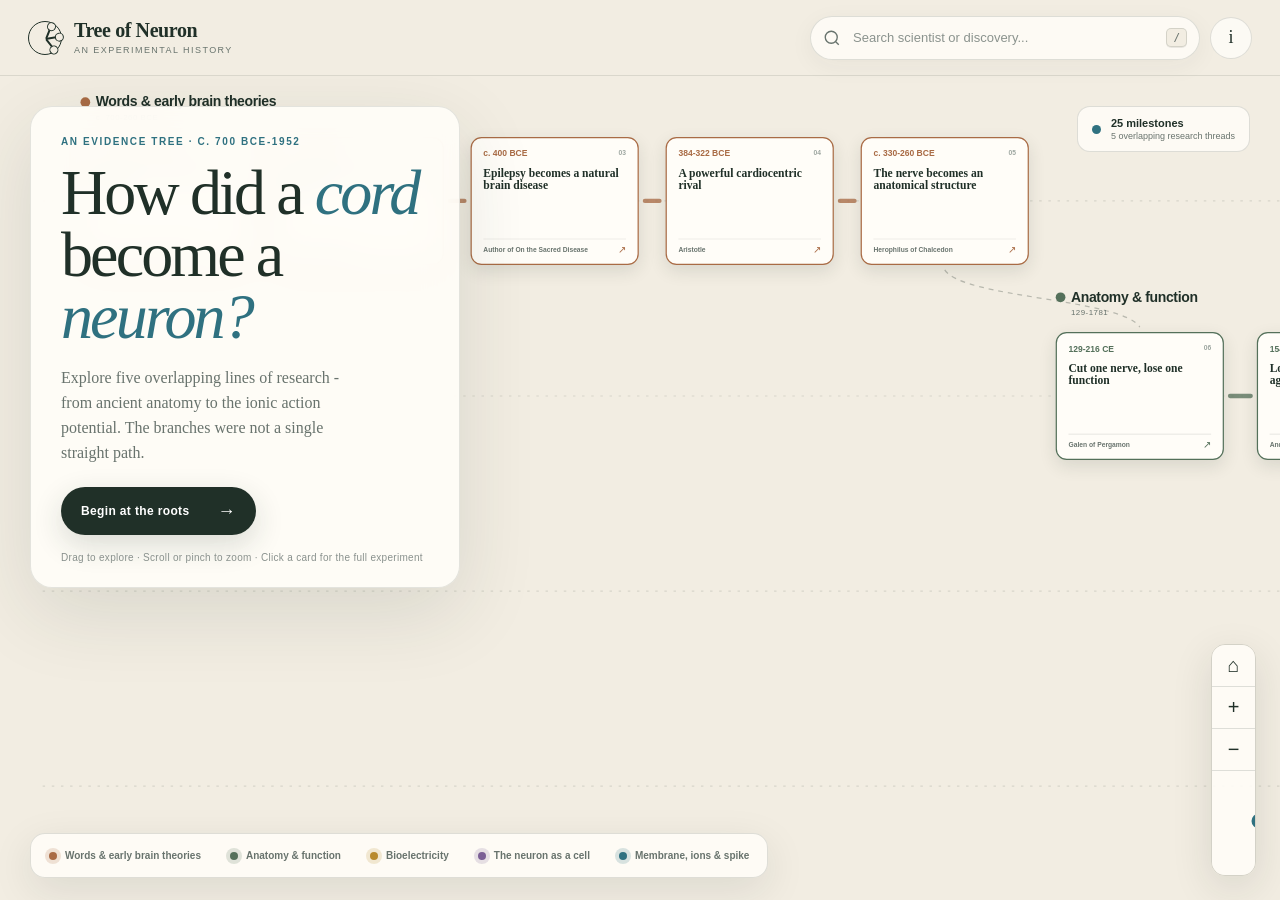
==== index.html @ c10f585d "Fix concurrent history map, readable cards and event navigation" ====
<!doctype html>
<html lang="en">
<head>
  <meta charset="UTF-8">
  <meta name="viewport" content="width=device-width, initial-scale=1.0">
  <meta name="description" content="An interactive, source-backed history of the neuron from ancient anatomy to the ionic action-potential model.">
  <title>Tree of Neuron</title>
  <link rel="stylesheet" href="assets/styles.css">
  <link rel="icon" href="assets/favicon.svg" type="image/svg+xml">
</head>
<body class="explorer-page">
  <header class="topbar">
    <a class="brand" href="index.html" aria-label="Tree of Neuron home">
      <span class="brand-mark" aria-hidden="true"><i></i><i></i><i></i></span>
      <span><b>Tree of Neuron</b><small>an experimental history</small></span>
    </a>
    <div class="topbar-actions">
      <label class="search-box">
        <span class="sr-only">Search discoveries or scientists</span>
        <svg viewBox="0 0 24 24" aria-hidden="true"><path d="m21 21-4.35-4.35m2.35-5.65a8 8 0 1 1-16 0 8 8 0 0 1 16 0Z"/></svg>
        <input id="search" type="search" autocomplete="off" placeholder="Search scientist or discovery...">
        <kbd>/</kbd>
      </label>
      <button class="icon-button" id="aboutButton" type="button" aria-label="About this project">i</button>
    </div>
  </header>

  <main id="explorer" class="explorer" aria-label="Interactive history tree">
    <section class="intro-card" id="introCard">
      <p class="eyebrow">An evidence tree · c. 700 BCE-1952</p>
      <h1>How did a <em>cord</em><br>become a <em>neuron?</em></h1>
      <p>Explore five overlapping lines of research - from ancient anatomy to the ionic action potential. The branches were not a single straight path.</p>
      <button id="beginButton" class="primary-button" type="button">Begin at the roots <span>→</span></button>
      <p class="microcopy">Drag to explore · Scroll or pinch to zoom · Click a card for the full experiment</p>
    </section>

    <svg id="tree" class="tree-canvas" viewBox="100 35 2100 1100" role="group" aria-labelledby="treeTitle treeDesc">
      <title id="treeTitle">Chronological tree of discoveries that formed the modern concept of the neuron</title>
      <desc id="treeDesc">Twenty-five historical events, ordered approximately from left to right, arranged in five overlapping research threads. Click a card for a full explanation.</desc>
      <rect width="7800" height="1840" fill="#F2EDE2"/>
      <g id="viewport">
        <g id="branches"></g>
        <g id="eraLabels"></g>
        <g id="nodes"></g>
      </g>
    </svg>

    <nav class="era-rail" id="eraRail" aria-label="Concurrent research threads"></nav>

    <div class="controls" aria-label="Map controls">
      <button id="homeButton" type="button" aria-label="Reset view" title="Reset view">⌂</button>
      <button id="zoomIn" type="button" aria-label="Zoom in" title="Zoom in">+</button>
      <button id="zoomOut" type="button" aria-label="Zoom out" title="Zoom out">−</button>
      <label class="zoom-slider" title="Zoom level"><span class="sr-only">Zoom level</span><input id="zoomRange" type="range" min="0" max="100" value="58" aria-label="Zoom level"></label>
    </div>

    <aside class="mini-guide" aria-hidden="true">
      <span class="pulse-dot"></span>
      <div><b>25 milestones</b><small>5 overlapping research threads</small></div>
    </aside>

    <section id="searchResults" class="search-results" aria-live="polite" hidden></section>
  </main>

  <dialog id="aboutDialog" class="about-dialog">
    <button class="dialog-close" type="button" aria-label="Close">×</button>
    <p class="eyebrow">About the project</p>
    <h2>Not a family tree - an evidence tree.</h2>
    <p>Each card records a question, method, observation, model shift, limitation, and the next question it created. The horizontal axis is approximate historical order. Colored lanes show concurrent research threads; dashed connectors mark selected conceptual links, not literal ancestry. The historical claims and references come from the two supplied source PDFs.</p>
    <p>Ancient evidence is incomplete, and several “first discovery” claims are disputed. The wording preserves those cautions instead of forcing a hero-only story.</p>
  </dialog>

  <script src="assets/data.js"></script>
  <script src="assets/tree.js"></script>
</body>
</html>
---- assets/styles.css ----
:root {
  --paper: #f2ede2;
  --paper-deep: #e7dfd0;
  --ink: #203028;
  --muted: #68736d;
  --line: rgba(32, 48, 40, .14);
  --white: #fffdf8;
  --accent: #2f7180;
  --serif: Georgia, "Times New Roman", serif;
  --sans: Inter, ui-sans-serif, -apple-system, BlinkMacSystemFont, "Segoe UI", sans-serif;
}

* { box-sizing: border-box; }

html, body { width: 100%; min-height: 100%; margin: 0; }

body {
  color: var(--ink);
  background: var(--paper);
  font-family: var(--sans);
  -webkit-font-smoothing: antialiased;
}

a { color: inherit; }
button, input { font: inherit; }
button, a { -webkit-tap-highlight-color: transparent; }
.sr-only { position: absolute; width: 1px; height: 1px; padding: 0; margin: -1px; overflow: hidden; clip: rect(0, 0, 0, 0); border: 0; }

.explorer-page { overflow: hidden; }

.topbar, .detail-topbar {
  position: fixed;
  inset: 0 0 auto;
  z-index: 20;
  height: 76px;
  padding: 0 28px;
  display: flex;
  align-items: center;
  justify-content: space-between;
  background: rgba(242, 237, 226, .88);
  border-bottom: 1px solid rgba(32, 48, 40, .11);
  backdrop-filter: blur(18px);
}

.brand {
  display: inline-flex;
  align-items: center;
  gap: 12px;
  color: var(--ink);
  text-decoration: none;
}

.brand span:last-child { display: grid; line-height: 1.05; }
.brand b { font-family: var(--serif); font-size: 20px; font-weight: 600; letter-spacing: -.02em; }
.brand small { margin-top: 5px; color: var(--muted); font-size: 9px; letter-spacing: .16em; text-transform: uppercase; }

.brand-mark { position: relative; width: 34px; height: 34px; display: inline-block; border: 1px solid var(--ink); border-radius: 50%; }
.brand-mark i { position: absolute; display: block; width: 14px; height: 2px; top: 16px; left: 17px; background: var(--ink); transform-origin: left center; border-radius: 99px; }
.brand-mark i::after { content: ""; position: absolute; right: -4px; top: -3px; width: 7px; height: 7px; background: var(--paper); border: 1.5px solid var(--ink); border-radius: 50%; }
.brand-mark i:nth-child(1) { transform: rotate(-68deg); }
.brand-mark i:nth-child(2) { transform: rotate(-10deg); }
.brand-mark i:nth-child(3) { transform: rotate(52deg); }

.topbar-actions { display: flex; align-items: center; gap: 10px; }
.search-box {
  width: min(390px, 42vw);
  height: 44px;
  display: flex;
  align-items: center;
  gap: 10px;
  padding: 0 12px;
  border: 1px solid var(--line);
  border-radius: 999px;
  background: rgba(255, 253, 248, .8);
  box-shadow: 0 6px 24px rgba(30, 45, 37, .05);
}
.search-box:focus-within { border-color: rgba(47, 113, 128, .7); box-shadow: 0 0 0 4px rgba(47, 113, 128, .09); }
.search-box svg { width: 18px; fill: none; stroke: currentColor; stroke-width: 1.8; color: var(--muted); }
.search-box input { flex: 1; min-width: 0; border: 0; outline: 0; background: transparent; color: var(--ink); font-size: 13px; }
.search-box input::placeholder { color: #8b938e; }
kbd { padding: 2px 6px; border: 1px solid var(--line); border-radius: 5px; color: var(--muted); background: var(--paper); font-size: 11px; box-shadow: 0 1px 0 rgba(0,0,0,.08); }
.icon-button { width: 42px; height: 42px; border: 1px solid var(--line); border-radius: 50%; color: var(--ink); background: rgba(255, 253, 248, .82); cursor: pointer; font-family: var(--serif); font-size: 18px; }

.explorer { position: fixed; inset: 76px 0 0; overflow: hidden; background: var(--paper); }
.tree-canvas { width: 100%; height: 100%; display: block; cursor: grab; touch-action: none; user-select: none; }
.tree-canvas.dragging { cursor: grabbing; }

.intro-card {
  position: absolute;
  z-index: 8;
  left: 30px;
  top: 30px;
  width: min(430px, calc(100vw - 60px));
  padding: 28px 30px 24px;
  border: 1px solid rgba(32, 48, 40, .12);
  border-radius: 22px;
  background: rgba(255, 253, 248, .91);
  box-shadow: 0 24px 80px rgba(31, 46, 38, .12);
  backdrop-filter: blur(16px);
  transition: opacity .35s ease, transform .35s ease;
}
.intro-card.dismissed { opacity: 0; transform: translateY(-16px); pointer-events: none; }
.eyebrow { margin: 0 0 13px; color: var(--accent); font-size: 10px; line-height: 1.4; letter-spacing: .16em; text-transform: uppercase; font-weight: 750; }
.intro-card h1 { margin: 0; font: 500 clamp(42px, 5vw, 66px)/.97 var(--serif); letter-spacing: -.045em; }
.intro-card h1 em { color: var(--accent); font-weight: 500; }
.intro-card > p:not(.eyebrow):not(.microcopy) { max-width: 35ch; margin: 18px 0 22px; color: var(--muted); font: 16px/1.55 var(--serif); }
.primary-button {
  display: inline-flex;
  align-items: center;
  justify-content: center;
  gap: 28px;
  min-height: 48px;
  padding: 0 20px;
  border: 0;
  border-radius: 999px;
  background: var(--ink);
  color: #fff;
  text-decoration: none;
  cursor: pointer;
  font-size: 12px;
  font-weight: 700;
  letter-spacing: .03em;
  box-shadow: 0 10px 30px rgba(32, 48, 40, .16);
}
.primary-button:hover { background: var(--accent); }
.primary-button span { font-size: 18px; transition: transform .2s ease; }
.primary-button:hover span { transform: translateX(3px); }
.microcopy { margin: 17px 0 0; color: #89918d; font-size: 10px; letter-spacing: .03em; }

.era-rail {
  position: absolute;
  z-index: 7;
  left: 30px;
  bottom: 22px;
  max-width: calc(100vw - 180px);
  display: flex;
  gap: 7px;
  padding: 7px;
  border: 1px solid var(--line);
  border-radius: 15px;
  background: rgba(255, 253, 248, .88);
  box-shadow: 0 12px 40px rgba(30, 44, 37, .1);
  backdrop-filter: blur(14px);
  overflow-x: auto;
  scrollbar-width: none;
}
.era-rail::-webkit-scrollbar { display: none; }
.era-chip { white-space: nowrap; display: flex; align-items: center; gap: 8px; padding: 9px 11px; border: 0; border-radius: 10px; background: transparent; color: var(--muted); cursor: pointer; font-size: 10px; font-weight: 700; }
.era-chip:hover, .era-chip.active { color: var(--ink); background: var(--paper); }
.era-chip i { width: 8px; height: 8px; border-radius: 50%; background: var(--era-color); box-shadow: 0 0 0 4px color-mix(in srgb, var(--era-color) 18%, transparent); }

.controls { position: absolute; z-index: 8; right: 24px; bottom: 24px; display: grid; border: 1px solid var(--line); border-radius: 14px; overflow: hidden; box-shadow: 0 12px 40px rgba(30,44,37,.12); }
.controls button { width: 43px; height: 42px; border: 0; border-bottom: 1px solid var(--line); background: rgba(255, 253, 248, .9); color: var(--ink); cursor: pointer; font-size: 20px; }
.controls button:hover { color: #fff; background: var(--ink); }
.zoom-slider { width: 43px; height: 104px; display: grid; place-items: center; background: rgba(255,253,248,.9); }
.zoom-slider input { width: 90px; height: 26px; transform: rotate(-90deg); accent-color: var(--accent); cursor: pointer; }
.mini-guide { position: absolute; z-index: 6; top: 30px; right: 30px; display: flex; align-items: center; gap: 10px; padding: 10px 14px; border: 1px solid var(--line); border-radius: 13px; background: rgba(255,253,248,.82); backdrop-filter: blur(12px); }
.mini-guide div { display: grid; }
.mini-guide b { font-size: 11px; }
.mini-guide small { margin-top: 2px; color: var(--muted); font-size: 9px; }
.pulse-dot { width: 9px; height: 9px; border-radius: 50%; background: #2f7180; box-shadow: 0 0 0 0 rgba(47,113,128,.45); animation: pulse 2s infinite; }
@keyframes pulse { 70% { box-shadow: 0 0 0 9px rgba(47,113,128,0); } 100% { box-shadow: 0 0 0 0 rgba(47,113,128,0); } }

.lane-guide { fill: none; stroke: rgba(32,48,40,.13); stroke-width: 2; stroke-dasharray: 4 11; }
.thread-link { fill: none; stroke-width: 7; stroke-linecap: round; opacity: .76; }
.cross-link { fill: none; stroke: rgba(32,48,40,.28); stroke-width: 2; stroke-dasharray: 8 8; pointer-events: none; }
.thread-label text { font-family: var(--sans); }
.thread-name { fill: var(--ink); font-size: 23px; font-weight: 750; letter-spacing: -.025em; }
.thread-range { fill: var(--muted); font-size: 13px; letter-spacing: .06em; }
.node-foreign { overflow: visible; }
.history-card {
  width: 100%; height: 100%; display: flex; flex-direction: column;
  gap: 11px; padding: 17px 19px 15px;
  border: 2px solid var(--node-color); border-radius: 18px;
  color: var(--ink); background: #fffdf8; text-decoration: none;
  box-shadow: 0 10px 28px rgba(32,48,40,.12);
  cursor: pointer; transition: opacity .2s, background .2s, box-shadow .2s, transform .2s;
}
.history-card:hover, .history-card:focus-visible {
  outline: 3px solid color-mix(in srgb, var(--node-color) 38%, transparent);
  outline-offset: 3px; background: #fff; box-shadow: 0 17px 34px rgba(32,48,40,.18);
  transform: translateY(-4px);
}
.card-top, .card-bottom { display: flex; justify-content: space-between; align-items: flex-start; gap: 10px; }
.card-date { color: var(--node-color); font: 800 14px/1.25 var(--sans); }
.card-number { color: #9da6a0; font: 750 11px/1.25 var(--sans); }
.card-title { flex: 1; min-height: 0; color: var(--ink); font: 600 19px/1.13 var(--serif); overflow-wrap: anywhere; }
.card-bottom { margin-top: auto; align-items: flex-end; border-top: 1px solid var(--line); padding-top: 9px; }
.card-scientist { color: var(--muted); font: 650 11px/1.25 var(--sans); overflow-wrap: anywhere; }
.card-bottom > span:last-child { flex: none; color: var(--node-color); font-size: 16px; line-height: 1; }
.history-card.dimmed { opacity: .18; }
.history-card.match { box-shadow: 0 0 0 6px color-mix(in srgb, var(--node-color) 25%, transparent), 0 12px 28px rgba(32,48,40,.15); }

.search-results { position: absolute; z-index: 15; top: 10px; right: 88px; width: min(430px, calc(100vw - 36px)); max-height: min(70vh, 620px); padding: 8px; overflow: auto; border: 1px solid var(--line); border-radius: 18px; background: rgba(255,253,248,.98); box-shadow: 0 24px 80px rgba(30,44,37,.18); }
.search-result { display: grid; grid-template-columns: 64px 1fr auto; align-items: center; gap: 12px; padding: 13px; border-radius: 12px; color: inherit; text-decoration: none; }
.search-result:hover, .search-result:focus { background: var(--paper); outline: none; }
.search-result .result-year { color: var(--result-color); font-size: 11px; font-weight: 800; }
.search-result span { display: grid; gap: 3px; }
.search-result b { font: 600 15px/1.2 var(--serif); }
.search-result small { color: var(--muted); font-size: 10px; }
.search-result .arrow { font-size: 17px; }
.empty-results { padding: 28px; color: var(--muted); text-align: center; font: 17px var(--serif); }

.about-dialog { width: min(560px, calc(100vw - 32px)); padding: 34px; border: 1px solid var(--line); border-radius: 24px; color: var(--ink); background: var(--white); box-shadow: 0 30px 100px rgba(15,26,21,.35); }
.about-dialog::backdrop { background: rgba(22,33,28,.42); backdrop-filter: blur(5px); }
.about-dialog h2 { margin: 0 0 16px; max-width: 15ch; font: 500 40px/1.05 var(--serif); letter-spacing: -.03em; }
.about-dialog p:not(.eyebrow) { color: var(--muted); font: 16px/1.65 var(--serif); }
.dialog-close { position: absolute; top: 14px; right: 14px; width: 38px; height: 38px; border: 0; border-radius: 50%; background: var(--paper); cursor: pointer; font-size: 22px; }

/* Detail page */
.detail-page { min-height: 100vh; background: var(--paper); background-image: radial-gradient(circle at 15% 10%, rgba(255,255,255,.65), transparent 34%), radial-gradient(circle at 90% 70%, rgba(47,113,128,.08), transparent 32%); }
.detail-topbar { position: sticky; }
.back-link { color: var(--muted); text-decoration: none; font-size: 12px; font-weight: 700; }
.back-link:hover { color: var(--accent); }
.detail-shell { width: min(1160px, calc(100% - 40px)); margin: 0 auto; padding: 78px 0 96px; }
.detail-hero { position: relative; display: grid; grid-template-columns: 1fr 310px; gap: 60px; min-height: 460px; padding: 62px 0 54px; border-bottom: 1px solid var(--line); }
.detail-hero::before { content: ""; position: absolute; top: 54px; right: 120px; width: 230px; height: 230px; border: 1px solid var(--hero-color); border-radius: 50%; opacity: .17; }
.detail-hero::after { content: ""; position: absolute; top: 118px; right: 54px; width: 94px; height: 2px; background: var(--hero-color); transform: rotate(-28deg); transform-origin: left; opacity: .35; }
.detail-kicker { display: flex; align-items: center; gap: 12px; color: var(--hero-color); font-size: 11px; font-weight: 800; letter-spacing: .12em; text-transform: uppercase; }
.detail-kicker i { width: 34px; height: 1px; background: currentColor; }
.detail-hero h1 { max-width: 12ch; margin: 28px 0 20px; font: 500 clamp(50px, 7vw, 92px)/.94 var(--serif); letter-spacing: -.055em; }
.detail-summary { max-width: 52ch; color: var(--muted); font: 20px/1.55 var(--serif); }
.detail-facts { display: flex; flex-wrap: wrap; gap: 22px 35px; margin: 32px 0 0; }
.detail-facts div { max-width: 240px; }
.detail-facts dt { margin-bottom: 7px; color: var(--hero-color); font-size: 10px; font-weight: 800; letter-spacing: .11em; text-transform: uppercase; }
.detail-facts dd { margin: 0; font: 600 15px/1.35 var(--serif); }
.hero-stamp { align-self: center; position: relative; z-index: 1; width: 250px; height: 250px; margin: auto; display: grid; place-items: center; padding: 35px; border: 2px solid var(--hero-color); border-radius: 50%; color: var(--hero-color); background: rgba(255,253,248,.75); text-align: center; transform: rotate(3deg); box-shadow: inset 0 0 0 9px var(--paper), inset 0 0 0 10px color-mix(in srgb, var(--hero-color) 30%, transparent); }
.hero-stamp .stamp-date { font: 700 34px/1 var(--serif); letter-spacing: -.03em; }
.hero-stamp .stamp-person { margin-top: 12px; font-size: 10px; line-height: 1.45; font-weight: 800; letter-spacing: .12em; text-transform: uppercase; }

.story-grid { display: grid; grid-template-columns: minmax(0, 1.55fr) minmax(260px, .75fr); gap: 80px; padding: 70px 0; }
.story-section { padding: 0 0 46px; }
.section-label { display: flex; align-items: center; gap: 12px; margin-bottom: 16px; color: var(--hero-color); font-size: 10px; font-weight: 800; letter-spacing: .15em; text-transform: uppercase; }
.section-label span { display: grid; place-items: center; width: 25px; height: 25px; border: 1px solid currentColor; border-radius: 50%; font-size: 9px; }
.story-section h2 { margin: 0 0 15px; font: 500 34px/1.15 var(--serif); letter-spacing: -.025em; }
.story-section p { margin: 0; color: #53615a; font: 17px/1.72 var(--serif); }
.experiment-steps { counter-reset: step; margin: 22px 0 0; padding: 0; list-style: none; }
.experiment-steps li { counter-increment: step; position: relative; margin: 0 0 0 15px; padding: 5px 0 22px 42px; color: #53615a; font: 16px/1.55 var(--serif); border-left: 1px solid color-mix(in srgb, var(--hero-color) 35%, transparent); }
.experiment-steps li::before { content: counter(step); position: absolute; left: -15px; top: 1px; width: 29px; height: 29px; display: grid; place-items: center; border-radius: 50%; color: #fff; background: var(--hero-color); font: 700 10px var(--sans); }
.experiment-steps li:last-child { border-left-color: transparent; }
.finding-card { margin: 0 0 20px; padding: 24px 25px; border-radius: 17px; background: rgba(255,253,248,.82); border: 1px solid var(--line); box-shadow: 0 14px 40px rgba(30,44,37,.05); }
.finding-card.accent { color: #fff; background: var(--hero-color); border-color: transparent; }
.finding-card .card-label { display: block; margin-bottom: 10px; color: var(--hero-color); font-size: 9px; font-weight: 800; letter-spacing: .14em; text-transform: uppercase; }
.finding-card.accent .card-label { color: rgba(255,255,255,.7); }
.finding-card p { margin: 0; color: #53615a; font: 16px/1.6 var(--serif); }
.finding-card.accent p { color: #fff; }
.equation-card { overflow-x: auto; }
.equation-card code { display: block; padding: 6px 0; color: var(--hero-color); font: 600 16px/1.6 ui-monospace, SFMono-Regular, Menlo, monospace; white-space: nowrap; }
.question-card { padding: 30px; border: 1px dashed color-mix(in srgb, var(--hero-color) 55%, transparent); border-radius: 20px; }
.question-card p { font: 500 24px/1.35 var(--serif); color: var(--ink); }
.sources { padding-top: 54px; border-top: 1px solid var(--line); }
.sources h2 { margin: 0 0 22px; font: 500 34px var(--serif); }
.reference-list { display: grid; gap: 9px; padding: 0; list-style: none; }
.reference-list a { display: flex; align-items: flex-start; justify-content: space-between; gap: 20px; padding: 15px 17px; border: 1px solid var(--line); border-radius: 12px; background: rgba(255,253,248,.65); text-decoration: none; font-size: 12px; line-height: 1.45; }
.reference-list a:hover { border-color: var(--hero-color); color: var(--hero-color); }
.reference-list b { flex: 0 0 auto; font-size: 10px; letter-spacing: .08em; }
.event-nav { display: grid; grid-template-columns: 1fr 1fr; gap: 14px; margin-top: 60px; }
.event-nav a { min-height: 105px; display: flex; flex-direction: column; justify-content: center; padding: 20px 22px; border: 1px solid var(--line); border-radius: 16px; background: rgba(255,253,248,.6); text-decoration: none; }
.event-nav a:last-child { text-align: right; }
.event-nav a:hover { background: var(--white); border-color: var(--hero-color); }
.event-nav small { margin-bottom: 7px; color: var(--muted); font-size: 9px; letter-spacing: .12em; text-transform: uppercase; }
.event-nav b { font: 600 17px/1.2 var(--serif); }
.detail-footer { display: flex; justify-content: space-between; gap: 20px; padding: 24px max(20px, calc((100vw - 1160px) / 2)); border-top: 1px solid var(--line); color: var(--muted); font-size: 10px; }
.loading { padding: 80px 0; color: var(--muted); }

.not-found { display: grid; place-items: center; min-height: 100vh; text-align: center; }
.not-found h1 { max-width: 12ch; margin: 0 auto 28px; font: 500 60px/1 var(--serif); letter-spacing: -.04em; }

@media (max-width: 850px) {
  .topbar, .detail-topbar { height: 66px; padding: 0 16px; }
  .explorer { top: 66px; }
  .brand small { display: none; }
  .search-box { width: min(48vw, 330px); }
  .search-box kbd { display: none; }
  .mini-guide { display: none; }
  .intro-card { left: 16px; top: 16px; width: min(390px, calc(100vw - 32px)); padding: 24px; }
  .intro-card h1 { font-size: 46px; }
  .era-rail { left: 16px; bottom: 16px; max-width: calc(100vw - 86px); }
  .controls { right: 14px; bottom: 14px; }
  .detail-shell { width: min(100% - 30px, 760px); padding-top: 35px; }
  .detail-hero { grid-template-columns: 1fr; gap: 20px; min-height: auto; }
  .hero-stamp { width: 190px; height: 190px; justify-self: start; margin: 12px 0 0; }
  .detail-hero::before, .detail-hero::after { display: none; }
  .story-grid { grid-template-columns: 1fr; gap: 0; }
}

@media (max-width: 560px) {
  .brand b { font-size: 17px; }
  .brand-mark { width: 30px; height: 30px; }
  .brand-mark i { top: 14px; left: 15px; }
  .search-box { width: 44px; padding: 0 12px; transition: width .2s ease; }
  .search-box input { width: 0; }
  .search-box:focus-within { position: absolute; left: 14px; right: 64px; width: auto; z-index: 3; }
  .search-box:focus-within input { width: auto; }
  .intro-card { max-height: calc(100vh - 120px); overflow: auto; }
  .intro-card h1 { font-size: 39px; }
  .intro-card > p:not(.eyebrow):not(.microcopy) { font-size: 15px; }
  .microcopy { display: none; }
  .era-chip { font-size: 0; }
  .era-chip i { width: 11px; height: 11px; }
  .back-link { font-size: 0; }
  .back-link::after { content: "← Tree"; font-size: 12px; }
  .detail-hero { padding-top: 42px; }
  .detail-hero h1 { font-size: 52px; }
  .detail-summary { font-size: 18px; }
  .story-section h2 { font-size: 30px; }
  .event-nav { grid-template-columns: 1fr; }
  .event-nav a:last-child { text-align: left; }
  .detail-footer { display: grid; }
}

@media (prefers-reduced-motion: reduce) {
  *, *::before, *::after { scroll-behavior: auto !important; animation-duration: .001ms !important; animation-iteration-count: 1 !important; transition-duration: .001ms !important; }
}
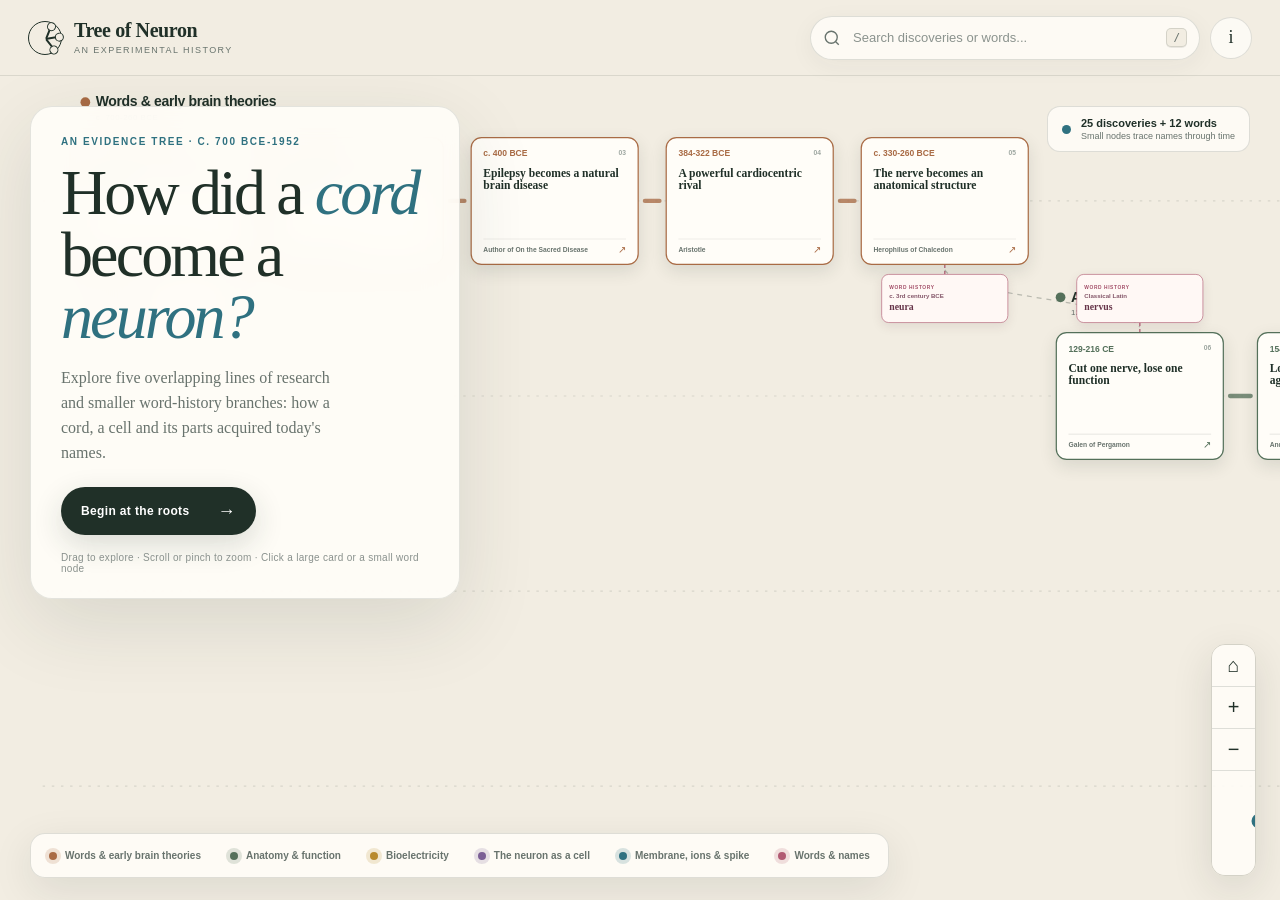
==== commit 56bb0f17: "Add linked terminology branches and word-history pages" ====
--- a/index.html
+++ b/index.html
@@ -16,9 +16,9 @@
     </a>
     <div class="topbar-actions">
       <label class="search-box">
-        <span class="sr-only">Search discoveries or scientists</span>
+        <span class="sr-only">Search discoveries, scientists or historical words</span>
         <svg viewBox="0 0 24 24" aria-hidden="true"><path d="m21 21-4.35-4.35m2.35-5.65a8 8 0 1 1-16 0 8 8 0 0 1 16 0Z"/></svg>
-        <input id="search" type="search" autocomplete="off" placeholder="Search scientist or discovery...">
+        <input id="search" type="search" autocomplete="off" placeholder="Search discoveries or words...">
         <kbd>/</kbd>
       </label>
       <button class="icon-button" id="aboutButton" type="button" aria-label="About this project">i</button>
@@ -29,19 +29,21 @@
     <section class="intro-card" id="introCard">
       <p class="eyebrow">An evidence tree · c. 700 BCE-1952</p>
       <h1>How did a <em>cord</em><br>become a <em>neuron?</em></h1>
-      <p>Explore five overlapping lines of research - from ancient anatomy to the ionic action potential. The branches were not a single straight path.</p>
+      <p>Explore five overlapping lines of research and smaller word-history branches: how a cord, a cell and its parts acquired today's names.</p>
       <button id="beginButton" class="primary-button" type="button">Begin at the roots <span>→</span></button>
-      <p class="microcopy">Drag to explore · Scroll or pinch to zoom · Click a card for the full experiment</p>
+      <p class="microcopy">Drag to explore · Scroll or pinch to zoom · Click a large card or a small word node</p>
     </section>
 
     <svg id="tree" class="tree-canvas" viewBox="100 35 2100 1100" role="group" aria-labelledby="treeTitle treeDesc">
       <title id="treeTitle">Chronological tree of discoveries that formed the modern concept of the neuron</title>
-      <desc id="treeDesc">Twenty-five historical events, ordered approximately from left to right, arranged in five overlapping research threads. Click a card for a full explanation.</desc>
+      <desc id="treeDesc">Twenty-five historical events and twelve smaller terminology nodes, ordered approximately from left to right. Click a card to read its explanation.</desc>
       <rect width="7800" height="1840" fill="#F2EDE2"/>
       <g id="viewport">
         <g id="branches"></g>
+        <g id="termLinks"></g>
         <g id="eraLabels"></g>
         <g id="nodes"></g>
+        <g id="termNodes"></g>
       </g>
     </svg>
 
@@ -56,7 +58,7 @@
 
     <aside class="mini-guide" aria-hidden="true">
       <span class="pulse-dot"></span>
-      <div><b>25 milestones</b><small>5 overlapping research threads</small></div>
+      <div><b>25 discoveries + 12 words</b><small>Small nodes trace names through time</small></div>
     </aside>
 
     <section id="searchResults" class="search-results" aria-live="polite" hidden></section>
@@ -66,11 +68,12 @@
     <button class="dialog-close" type="button" aria-label="Close">×</button>
     <p class="eyebrow">About the project</p>
     <h2>Not a family tree - an evidence tree.</h2>
-    <p>Each card records a question, method, observation, model shift, limitation, and the next question it created. The horizontal axis is approximate historical order. Colored lanes show concurrent research threads; dashed connectors mark selected conceptual links, not literal ancestry. The historical claims and references come from the two supplied source PDFs.</p>
+    <p>Large cards record questions and evidence. Smaller nodes trace names such as nervus, soma, dendrite, axon and synapse through earlier descriptions. Their branches connect terminology to a related observation or synthesis. The horizontal axis is approximate historical order; colored lanes show overlapping research, and dashed connectors mark selected conceptual links.</p>
     <p>Ancient evidence is incomplete, and several “first discovery” claims are disputed. The wording preserves those cautions instead of forcing a hero-only story.</p>
   </dialog>
 
   <script src="assets/data.js"></script>
+  <script src="assets/terms.js"></script>
   <script src="assets/tree.js"></script>
 </body>
 </html>
--- a/assets/styles.css
+++ b/assets/styles.css
@@ -190,6 +190,14 @@
 .card-bottom > span:last-child { flex: none; color: var(--node-color); font-size: 16px; line-height: 1; }
 .history-card.dimmed { opacity: .18; }
 .history-card.match { box-shadow: 0 0 0 6px color-mix(in srgb, var(--node-color) 25%, transparent), 0 12px 28px rgba(32,48,40,.15); }
+.term-branch { fill: none; stroke: #b15a72; stroke-width: 2.5; stroke-dasharray: 5 5; opacity: .8; pointer-events: none; }
+.term-card { width: 100%; height: 100%; display: flex; flex-direction: column; justify-content: center; gap: 4px; padding: 9px 12px; border: 1.5px solid #b15a72; border-radius: 12px; color: #663449; background: #fff8f5; text-decoration: none; box-shadow: 0 6px 18px rgba(72,38,51,.1); cursor: pointer; transition: opacity .2s, background .2s, transform .2s, box-shadow .2s; }
+.term-card::before { content: "WORD HISTORY"; color: #a34e68; font-size: 8px; font-weight: 800; letter-spacing: .12em; }
+.term-card:hover, .term-card:focus-visible { outline: 3px solid rgba(177,90,114,.22); outline-offset: 2px; background: #fff; transform: translateY(-3px); box-shadow: 0 11px 23px rgba(72,38,51,.17); }
+.term-date { color: #835568; font: 700 10px/1.1 var(--sans); white-space: nowrap; }
+.term-word { font: 600 16px/1.05 var(--serif); overflow-wrap: anywhere; }
+.term-card.dimmed { opacity: .18; }
+.term-card.match { box-shadow: 0 0 0 5px rgba(177,90,114,.22), 0 10px 24px rgba(72,38,51,.18); }
 
 .search-results { position: absolute; z-index: 15; top: 10px; right: 88px; width: min(430px, calc(100vw - 36px)); max-height: min(70vh, 620px); padding: 8px; overflow: auto; border: 1px solid var(--line); border-radius: 18px; background: rgba(255,253,248,.98); box-shadow: 0 24px 80px rgba(30,44,37,.18); }
 .search-result { display: grid; grid-template-columns: 64px 1fr auto; align-items: center; gap: 12px; padding: 13px; border-radius: 12px; color: inherit; text-decoration: none; }
@@ -224,6 +232,7 @@
 .detail-facts div { max-width: 240px; }
 .detail-facts dt { margin-bottom: 7px; color: var(--hero-color); font-size: 10px; font-weight: 800; letter-spacing: .11em; text-transform: uppercase; }
 .detail-facts dd { margin: 0; font: 600 15px/1.35 var(--serif); }
+.evidence-kind { display: inline-block; margin: 4px 0 0; padding: 7px 11px; border: 1px solid color-mix(in srgb, var(--hero-color) 40%, transparent); border-radius: 999px; color: var(--hero-color); background: rgba(255,253,248,.8); font-size: 11px; font-weight: 750; }
 .hero-stamp { align-self: center; position: relative; z-index: 1; width: 250px; height: 250px; margin: auto; display: grid; place-items: center; padding: 35px; border: 2px solid var(--hero-color); border-radius: 50%; color: var(--hero-color); background: rgba(255,253,248,.75); text-align: center; transform: rotate(3deg); box-shadow: inset 0 0 0 9px var(--paper), inset 0 0 0 10px color-mix(in srgb, var(--hero-color) 30%, transparent); }
 .hero-stamp .stamp-date { font: 700 34px/1 var(--serif); letter-spacing: -.03em; }
 .hero-stamp .stamp-person { margin-top: 12px; font-size: 10px; line-height: 1.45; font-weight: 800; letter-spacing: .12em; text-transform: uppercase; }
@@ -234,6 +243,11 @@
 .section-label span { display: grid; place-items: center; width: 25px; height: 25px; border: 1px solid currentColor; border-radius: 50%; font-size: 9px; }
 .story-section h2 { margin: 0 0 15px; font: 500 34px/1.15 var(--serif); letter-spacing: -.025em; }
 .story-section p { margin: 0; color: #53615a; font: 17px/1.72 var(--serif); }
+.steps-heading { margin: 24px 0 10px; color: var(--ink); font: 600 20px/1.3 var(--serif); }
+.research-explanation { margin: 22px 0 0; padding: 20px 22px; border-left: 3px solid var(--hero-color); background: rgba(255,253,248,.72); }
+.research-explanation b { display: block; margin-bottom: 8px; color: var(--hero-color); font-size: 11px; letter-spacing: .05em; }
+.research-explanation p { font-size: 16px; }
+.confidence-card { border-color: color-mix(in srgb, var(--hero-color) 50%, transparent); }
 .experiment-steps { counter-reset: step; margin: 22px 0 0; padding: 0; list-style: none; }
 .experiment-steps li { counter-increment: step; position: relative; margin: 0 0 0 15px; padding: 5px 0 22px 42px; color: #53615a; font: 16px/1.55 var(--serif); border-left: 1px solid color-mix(in srgb, var(--hero-color) 35%, transparent); }
 .experiment-steps li::before { content: counter(step); position: absolute; left: -15px; top: 1px; width: 29px; height: 29px; display: grid; place-items: center; border-radius: 50%; color: #fff; background: var(--hero-color); font: 700 10px var(--sans); }
@@ -250,6 +264,7 @@
 .question-card p { font: 500 24px/1.35 var(--serif); color: var(--ink); }
 .sources { padding-top: 54px; border-top: 1px solid var(--line); }
 .sources h2 { margin: 0 0 22px; font: 500 34px var(--serif); }
+.source-context { max-width: 70ch; color: var(--muted); font: 15px/1.6 var(--serif); }
 .reference-list { display: grid; gap: 9px; padding: 0; list-style: none; }
 .reference-list a { display: flex; align-items: flex-start; justify-content: space-between; gap: 20px; padding: 15px 17px; border: 1px solid var(--line); border-radius: 12px; background: rgba(255,253,248,.65); text-decoration: none; font-size: 12px; line-height: 1.45; }
 .reference-list a:hover { border-color: var(--hero-color); color: var(--hero-color); }
@@ -265,6 +280,45 @@
 
 .not-found { display: grid; place-items: center; min-height: 100vh; text-align: center; }
 .not-found h1 { max-width: 12ch; margin: 0 auto 28px; font: 500 60px/1 var(--serif); letter-spacing: -.04em; }
+
+/* Terminology detail pages */
+.term-hero { padding: 65px 0 50px; border-bottom: 1px solid var(--line); }
+.term-hero h1 { margin: 20px 0 14px; font: 500 clamp(56px, 8vw, 108px)/1 var(--serif); letter-spacing: -.055em; overflow-wrap: anywhere; }
+.term-subtitle { margin: 0 0 30px; color: #53615a; font: 24px/1.35 var(--serif); }
+.term-subtitle span { padding: 0 10px; color: #a34e68; }
+.term-date-line { display: flex; align-items: center; flex-wrap: wrap; gap: 9px 18px; }
+.term-date-line b { padding: 8px 12px; border-radius: 999px; background: #a34e68; color: #fff; font-size: 12px; }
+.term-date-line span { color: var(--muted); font-size: 12px; }
+.term-story-grid { display: grid; grid-template-columns: minmax(0,1.5fr) minmax(260px,.8fr); gap: 80px; padding: 70px 0 30px; }
+.term-caution { padding: 24px; border: 1px solid rgba(163,78,104,.35); border-radius: 16px; background: #fff8f5; }
+.term-caution .card-label { color: #a34e68; font-size: 10px; font-weight: 800; letter-spacing: .1em; text-transform: uppercase; }
+.term-caution p { margin: 10px 0 0; color: #53615a; font: 16px/1.6 var(--serif); }
+.term-event-link { display: grid; gap: 10px; margin-top: 18px; padding: 24px; border-radius: 16px; border: 1px solid var(--line); background: rgba(255,253,248,.8); text-decoration: none; }
+.term-event-link:hover { border-color: #a34e68; }
+.term-event-link small { color: #a34e68; font-size: 10px; font-weight: 800; letter-spacing: .06em; text-transform: uppercase; }
+.term-event-link b { font: 600 19px/1.3 var(--serif); }
+.term-timeline { padding: 36px 0 70px; }
+.term-timeline h2, .term-related h2 { margin: 0 0 28px; font: 500 36px/1.15 var(--serif); }
+.term-lineage { display: grid; grid-template-columns: repeat(3,minmax(0,1fr)); gap: 16px; padding: 0; list-style: none; }
+.term-lineage li { min-height: 150px; padding: 20px; border: 1px solid var(--line); border-top: 4px solid #a34e68; border-radius: 12px; background: rgba(255,253,248,.78); }
+.term-stage-date { display: block; margin-bottom: 12px; color: #a34e68; font-size: 10px; font-weight: 800; letter-spacing: .04em; text-transform: uppercase; }
+.term-lineage strong { font: 600 23px/1.1 var(--serif); overflow-wrap: anywhere; }
+.term-lineage p { margin: 9px 0 0; color: var(--muted); font: 14px/1.45 var(--serif); }
+.term-related { padding: 60px 0 0; }
+.term-related > div { display: flex; flex-wrap: wrap; gap: 10px; }
+.term-related > div a { min-width: 160px; display: grid; gap: 5px; padding: 15px 18px; border: 1px solid var(--line); border-radius: 12px; background: rgba(255,253,248,.75); text-decoration: none; }
+.term-related > div a:hover { border-color: #a34e68; }
+.term-related small { color: var(--muted); font-size: 10px; }
+.term-related b { font: 600 18px var(--serif); }
+.term-map-link { display: inline-block; margin-top: 30px; color: #a34e68; font-size: 13px; font-weight: 700; }
+.event-terms { padding: 28px 0 65px; }
+.event-terms h2 { margin: 0 0 22px; font: 500 34px/1.15 var(--serif); }
+.event-terms > div { display: grid; grid-template-columns: repeat(auto-fit,minmax(210px,1fr)); gap: 12px; }
+.event-terms a { display: grid; gap: 8px; padding: 20px; border: 1px solid rgba(163,78,104,.32); border-radius: 14px; background: #fff8f5; text-decoration: none; }
+.event-terms a:hover { border-color: #a34e68; }
+.event-terms small { color: #a34e68; font-size: 10px; font-weight: 800; }
+.event-terms b { font: 600 22px/1.15 var(--serif); }
+.event-terms span { color: var(--muted); font: 14px/1.4 var(--serif); }
 
 @media (max-width: 850px) {
   .topbar, .detail-topbar { height: 66px; padding: 0 16px; }
@@ -282,6 +336,8 @@
   .hero-stamp { width: 190px; height: 190px; justify-self: start; margin: 12px 0 0; }
   .detail-hero::before, .detail-hero::after { display: none; }
   .story-grid { grid-template-columns: 1fr; gap: 0; }
+  .term-story-grid { grid-template-columns: 1fr; gap: 0; }
+  .term-lineage { grid-template-columns: 1fr; }
 }
 
 @media (max-width: 560px) {
@@ -297,6 +353,7 @@
   .intro-card > p:not(.eyebrow):not(.microcopy) { font-size: 15px; }
   .microcopy { display: none; }
   .era-chip { font-size: 0; }
+  .word-chip { font-size: 10px; }
   .era-chip i { width: 11px; height: 11px; }
   .back-link { font-size: 0; }
   .back-link::after { content: "← Tree"; font-size: 12px; }
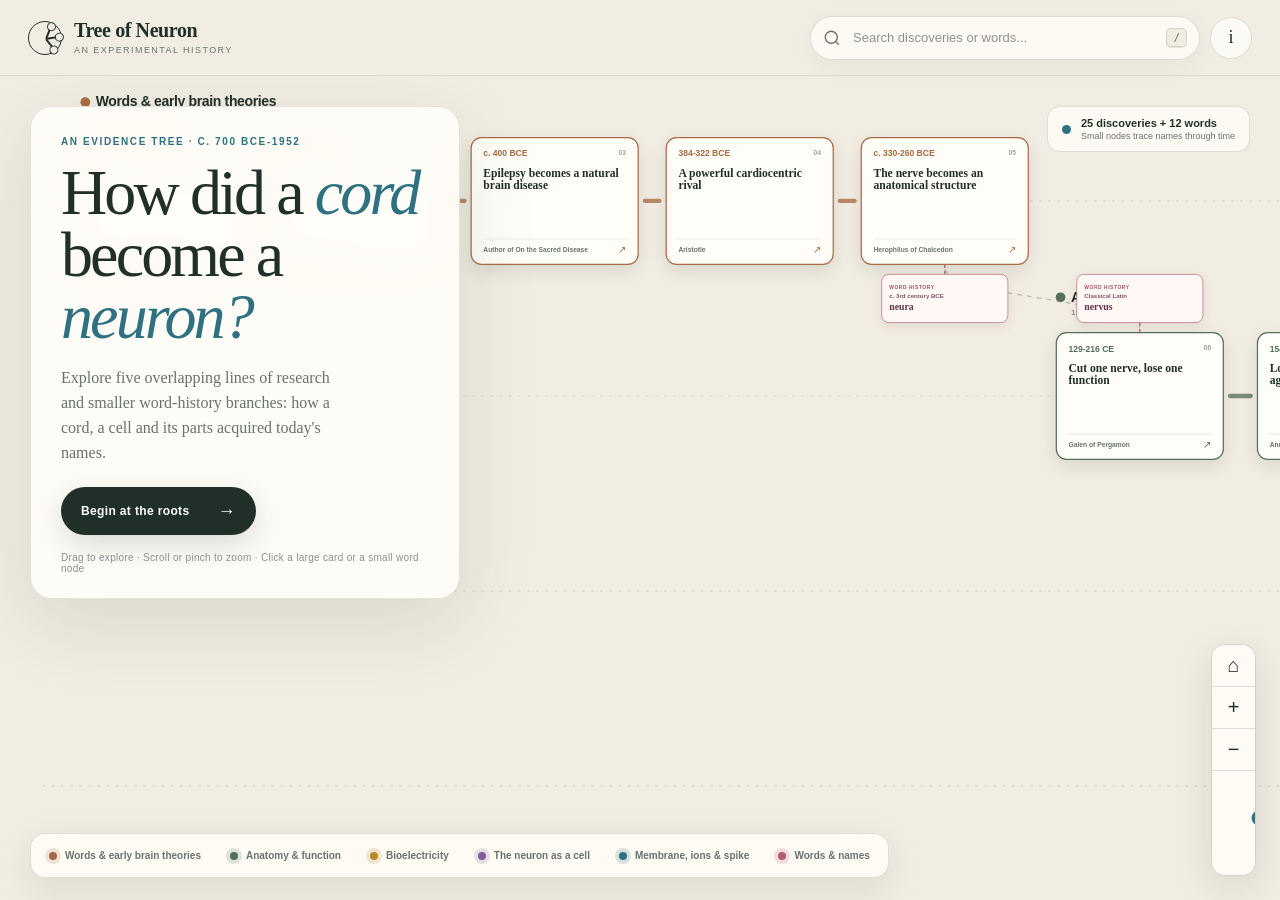
==== commit a6cc2ad1: "Trace the research context before Galvani's frog experiments" ====
--- a/index.html
+++ b/index.html
@@ -37,7 +37,7 @@
     <svg id="tree" class="tree-canvas" viewBox="100 35 2100 1100" role="group" aria-labelledby="treeTitle treeDesc">
       <title id="treeTitle">Chronological tree of discoveries that formed the modern concept of the neuron</title>
       <desc id="treeDesc">Twenty-five historical events and twelve smaller terminology nodes, ordered approximately from left to right. Click a card to read its explanation.</desc>
-      <rect width="7800" height="1840" fill="#F2EDE2"/>
+      <rect width="9400" height="1840" fill="#F2EDE2"/>
       <g id="viewport">
         <g id="branches"></g>
         <g id="termLinks"></g>
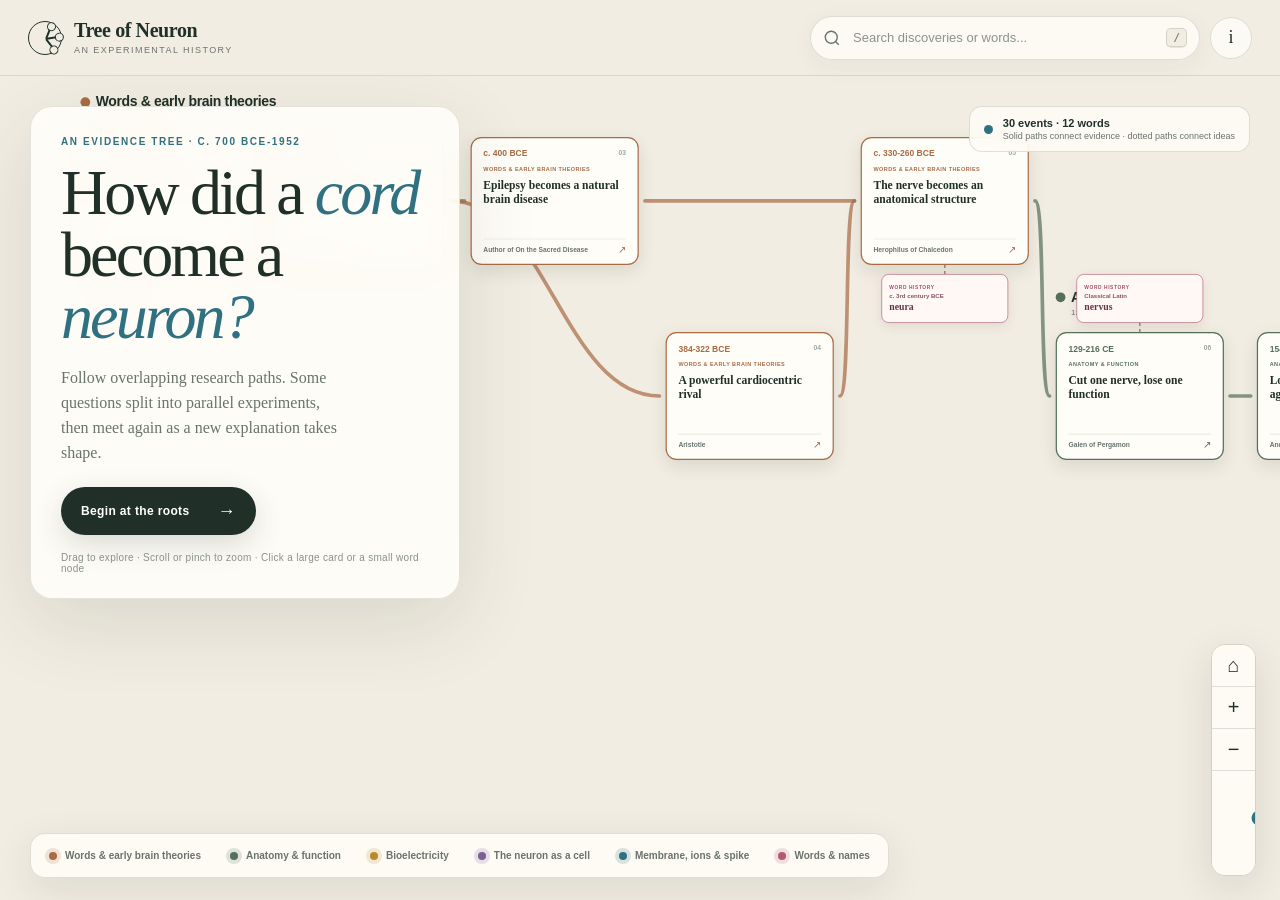
==== commit 2de76195: "Show parallel research paths and convergence on the neuron map" ====
--- a/index.html
+++ b/index.html
@@ -29,14 +29,14 @@
     <section class="intro-card" id="introCard">
       <p class="eyebrow">An evidence tree · c. 700 BCE-1952</p>
       <h1>How did a <em>cord</em><br>become a <em>neuron?</em></h1>
-      <p>Explore five overlapping lines of research and smaller word-history branches: how a cord, a cell and its parts acquired today's names.</p>
+      <p>Follow overlapping research paths. Some questions split into parallel experiments, then meet again as a new explanation takes shape.</p>
       <button id="beginButton" class="primary-button" type="button">Begin at the roots <span>→</span></button>
       <p class="microcopy">Drag to explore · Scroll or pinch to zoom · Click a large card or a small word node</p>
     </section>
 
     <svg id="tree" class="tree-canvas" viewBox="100 35 2100 1100" role="group" aria-labelledby="treeTitle treeDesc">
       <title id="treeTitle">Chronological tree of discoveries that formed the modern concept of the neuron</title>
-      <desc id="treeDesc">Twenty-five historical events and twelve smaller terminology nodes, ordered approximately from left to right. Click a card to read its explanation.</desc>
+      <desc id="treeDesc">Thirty historical events and twelve smaller terminology nodes, ordered approximately from left to right. Solid colored paths trace related evidence, including three parallel approaches that meet at Galvani's planned experiment. Dotted bridges indicate conceptual connections. Click a card to read its explanation.</desc>
       <rect width="9400" height="1840" fill="#F2EDE2"/>
       <g id="viewport">
         <g id="branches"></g>
@@ -58,7 +58,7 @@
 
     <aside class="mini-guide" aria-hidden="true">
       <span class="pulse-dot"></span>
-      <div><b>25 discoveries + 12 words</b><small>Small nodes trace names through time</small></div>
+      <div><b>30 events · 12 words</b><small>Solid paths connect evidence · dotted paths connect ideas</small></div>
     </aside>
 
     <section id="searchResults" class="search-results" aria-live="polite" hidden></section>
@@ -67,13 +67,14 @@
   <dialog id="aboutDialog" class="about-dialog">
     <button class="dialog-close" type="button" aria-label="Close">×</button>
     <p class="eyebrow">About the project</p>
-    <h2>Not a family tree - an evidence tree.</h2>
-    <p>Large cards record questions and evidence. Smaller nodes trace names such as nervus, soma, dendrite, axon and synapse through earlier descriptions. Their branches connect terminology to a related observation or synthesis. The horizontal axis is approximate historical order; colored lanes show overlapping research, and dashed connectors mark selected conceptual links.</p>
+    <h2>Research paths meet and branch.</h2>
+    <p>Large cards record questions and evidence; the label inside each card names its research topic. Solid colored connections follow related experiments and show a three-way fork before Galvani. Dotted connections show later concepts brought together, without claiming direct influence. Smaller pink nodes trace names such as nervus, soma, dendrite, axon and synapse. Left to right is approximate historical order, not a proportional time scale.</p>
     <p>Ancient evidence is incomplete, and several “first discovery” claims are disputed. The wording preserves those cautions instead of forcing a hero-only story.</p>
   </dialog>
 
   <script src="assets/data.js"></script>
   <script src="assets/terms.js"></script>
+  <script src="assets/graph.js"></script>
   <script src="assets/tree.js"></script>
 </body>
 </html>
--- a/assets/styles.css
+++ b/assets/styles.css
@@ -161,9 +161,14 @@
 .pulse-dot { width: 9px; height: 9px; border-radius: 50%; background: #2f7180; box-shadow: 0 0 0 0 rgba(47,113,128,.45); animation: pulse 2s infinite; }
 @keyframes pulse { 70% { box-shadow: 0 0 0 9px rgba(47,113,128,0); } 100% { box-shadow: 0 0 0 0 rgba(47,113,128,0); } }
 
-.lane-guide { fill: none; stroke: rgba(32,48,40,.13); stroke-width: 2; stroke-dasharray: 4 11; }
-.thread-link { fill: none; stroke-width: 7; stroke-linecap: round; opacity: .76; }
-.cross-link { fill: none; stroke: rgba(32,48,40,.28); stroke-width: 2; stroke-dasharray: 8 8; pointer-events: none; }
+.evidence-link { fill: none; stroke-width: 6; stroke-linecap: round; opacity: .7; pointer-events: none; }
+.fork-spine { fill: none; stroke: #899083; stroke-width: 4; stroke-linecap: round; pointer-events: none; }
+.fork-point { stroke: var(--white); stroke-width: 3; pointer-events: none; }
+.join-point { fill: var(--white); stroke: #B88A2D; stroke-width: 5; pointer-events: none; }
+.concept-link { fill: none; stroke: rgba(32,48,40,.48); stroke-width: 3; stroke-dasharray: 8 9; pointer-events: none; }
+.question-label text { fill: var(--ink); font: 700 18px var(--sans); }
+.question-label .question-caption { fill: var(--muted); font: 650 12px var(--sans); }
+.join-label { fill: #89651e; font: 800 11px var(--sans); letter-spacing: .11em; }
 .thread-label text { font-family: var(--sans); }
 .thread-name { fill: var(--ink); font-size: 23px; font-weight: 750; letter-spacing: -.025em; }
 .thread-range { fill: var(--muted); font-size: 13px; letter-spacing: .06em; }
@@ -184,6 +189,7 @@
 .card-top, .card-bottom { display: flex; justify-content: space-between; align-items: flex-start; gap: 10px; }
 .card-date { color: var(--node-color); font: 800 14px/1.25 var(--sans); }
 .card-number { color: #9da6a0; font: 750 11px/1.25 var(--sans); }
+.card-topic { color: var(--node-color); font: 800 9px/1.2 var(--sans); letter-spacing: .08em; text-transform: uppercase; }
 .card-title { flex: 1; min-height: 0; color: var(--ink); font: 600 19px/1.13 var(--serif); overflow-wrap: anywhere; }
 .card-bottom { margin-top: auto; align-items: flex-end; border-top: 1px solid var(--line); padding-top: 9px; }
 .card-scientist { color: var(--muted); font: 650 11px/1.25 var(--sans); overflow-wrap: anywhere; }
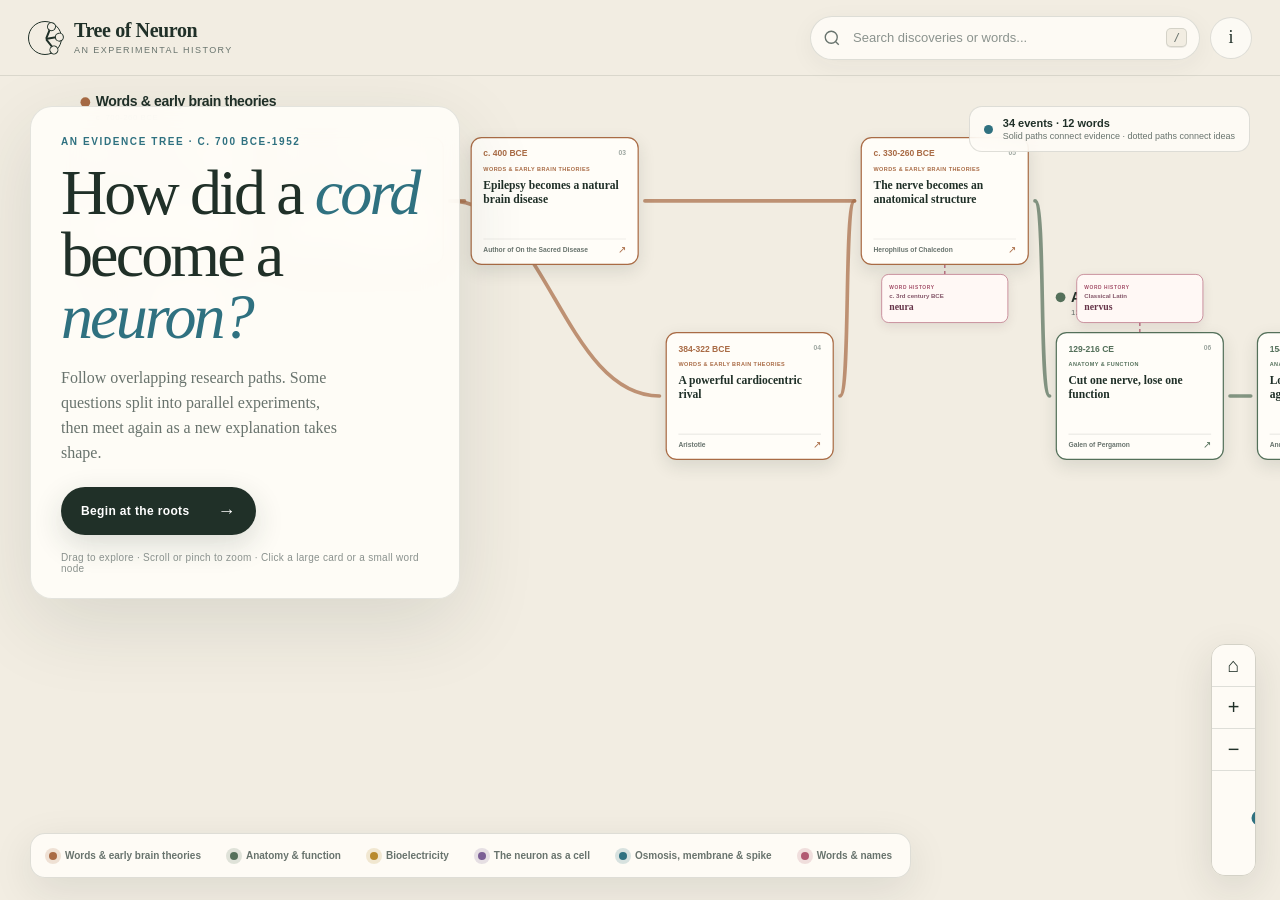
==== commit ae9a01c4: "Trace osmosis and cell-boundary research before Overton" ====
--- a/index.html
+++ b/index.html
@@ -36,7 +36,7 @@
 
     <svg id="tree" class="tree-canvas" viewBox="100 35 2100 1100" role="group" aria-labelledby="treeTitle treeDesc">
       <title id="treeTitle">Chronological tree of discoveries that formed the modern concept of the neuron</title>
-      <desc id="treeDesc">Thirty historical events and twelve smaller terminology nodes, ordered approximately from left to right. Solid colored paths trace related evidence, including three parallel approaches that meet at Galvani's planned experiment. Dotted bridges indicate conceptual connections. Click a card to read its explanation.</desc>
+      <desc id="treeDesc">Thirty-four historical events and twelve smaller terminology nodes, ordered approximately from left to right. A membrane and osmosis research path from Nollet to Overton runs in parallel with nerve electricity and cell anatomy. Dotted bridges indicate conceptual connections. Click a card to read its explanation.</desc>
       <rect width="9400" height="1840" fill="#F2EDE2"/>
       <g id="viewport">
         <g id="branches"></g>
@@ -58,7 +58,7 @@
 
     <aside class="mini-guide" aria-hidden="true">
       <span class="pulse-dot"></span>
-      <div><b>30 events · 12 words</b><small>Solid paths connect evidence · dotted paths connect ideas</small></div>
+      <div><b>34 events · 12 words</b><small>Solid paths connect evidence · dotted paths connect ideas</small></div>
     </aside>
 
     <section id="searchResults" class="search-results" aria-live="polite" hidden></section>
--- a/assets/styles.css
+++ b/assets/styles.css
@@ -326,6 +326,71 @@
 .event-terms b { font: 600 22px/1.15 var(--serif); }
 .event-terms span { color: var(--muted); font: 14px/1.4 var(--serif); }
 
+/* Each milestone is a visual exhibit: archival image, evidence sketch, then
+   modular reading cards. The Commons image is optional; the sketch is local. */
+.visual-event { --surface: #fffdf8; }
+.visual-event .detail-hero { grid-template-columns: minmax(0,1fr) minmax(320px,.84fr); gap: clamp(30px,5vw,84px); align-items: center; min-height: 540px; padding: 45px 0 65px; }
+.visual-event .detail-hero::before, .visual-event .detail-hero::after { display: none; }
+.visual-event .detail-hero h1 { max-width: 13ch; font-size: clamp(48px,6vw,84px); }
+.visual-event .detail-summary { font-size: 22px; }
+.visual-event .detail-facts { padding-top: 24px; border-top: 1px solid var(--line); }
+.archive-figure { margin: 0; min-width: 0; }
+.archive-mat { min-height: 370px; height: min(42vw,510px); display: grid; place-items: center; overflow: hidden; padding: 18px; border-radius: 25px; border: 1px solid rgba(48,59,50,.13); background: #e5ddce; box-shadow: 0 25px 60px rgba(46,46,37,.14); color: var(--hero-color); }
+.archive-mat img { width: 100%; height: 100%; object-fit: contain; filter: sepia(.14) contrast(1.05); }
+.archive-mat > svg { width: min(66%,250px); }
+.archive-mat > span, .archive-fallback span { display: block; margin-top: 12px; font-size: 11px; font-weight: 800; letter-spacing: .12em; text-transform: uppercase; }
+.archive-fallback { display: none; text-align: center; }
+.archive-fallback svg { width: 220px; max-width: 70%; }
+.archive-figure.media-unavailable img { display: none; }
+.archive-figure.media-unavailable .archive-fallback { display: block; }
+.archive-figure figcaption { max-width: 56ch; padding: 14px 4px 0; color: #69736b; font-size: 12px; line-height: 1.55; }
+.archive-figure figcaption a { display: block; margin-top: 5px; color: var(--hero-color); font-weight: 750; text-underline-offset: 3px; }
+
+.evidence-map { margin: 54px 0 18px; padding: clamp(22px,4vw,46px); border-radius: 28px; color: var(--ink); background: #e8e1d4; border: 1px solid rgba(32,48,40,.12); }
+.map-heading { display: flex; justify-content: space-between; align-items: baseline; flex-wrap: wrap; gap: 8px 25px; margin-bottom: 28px; }
+.map-heading b { color: var(--hero-color); font-size: 12px; letter-spacing: .14em; }
+.map-heading span { color: var(--muted); font-size: 11px; }
+.scene-steps { display: grid; grid-template-columns: repeat(3,minmax(0,1fr)); gap: 16px; }
+.scene-step { position: relative; display: flex; flex-direction: column; min-height: 195px; padding: 20px 22px; border: 1px solid rgba(32,48,40,.12); border-radius: 19px; background: #fffcf5; }
+.scene-step:not(:last-child)::after { content: "→"; position: absolute; z-index: 1; right: -23px; top: 42%; display: grid; place-items: center; width: 29px; height: 29px; border-radius: 50%; background: var(--hero-color); color: #fff; font-size: 17px; }
+.scene-step small { color: var(--hero-color); font-size: 10px; font-weight: 800; letter-spacing: .08em; text-transform: uppercase; }
+.scene-symbol { flex: 1; display: grid; place-items: center; color: color-mix(in srgb, var(--hero-color) 70%, white); font: 600 59px var(--serif); }
+.scene-symbol svg { width: 82px; height: 72px; opacity: .75; }
+.scene-step strong { font: 600 22px/1.1 var(--serif); }
+
+.visual-event .story-grid { display: block; padding: 55px 0 20px; }
+.visual-event .story-main { display: grid; grid-template-columns: repeat(2,minmax(0,1fr)); gap: 18px; }
+.visual-event .story-section { min-width: 0; margin: 0; padding: 32px 34px; border: 1px solid var(--line); border-radius: 23px; background: rgba(255,253,248,.82); }
+.visual-event .story-section:nth-child(1) { background: #e5ede8; }
+.visual-event .story-section:nth-child(3) { grid-column: 1 / -1; background: #fffdf8; }
+.visual-event .story-section:nth-child(4) { grid-column: 1 / -1; background: #e8e1d4; }
+.visual-event .story-section h2 { max-width: 20ch; font-size: 30px; }
+.visual-event .story-section p { max-width: 72ch; }
+.visual-event .experiment-steps { display: grid; grid-template-columns: repeat(3,minmax(0,1fr)); gap: 14px; margin-top: 24px; }
+.visual-event .experiment-steps li { margin: 0; padding: 53px 18px 20px; border: 1px solid color-mix(in srgb, var(--hero-color) 22%, transparent); border-radius: 15px; background: #f7f3ea; font-size: 15px; }
+.visual-event .experiment-steps li::before { left: 16px; top: 14px; }
+.visual-event .story-side { display: grid; grid-template-columns: repeat(2,minmax(0,1fr)); gap: 16px; margin-top: 18px; }
+.visual-event .finding-card { margin: 0; box-shadow: none; }
+.visual-event .question-card { grid-column: 1 / -1; }
+.visual-event .question-card p { max-width: 45ch; }
+.visual-event .sources { margin-top: 55px; }
+
+@media (max-width: 850px) {
+  .visual-event .detail-hero { grid-template-columns: 1fr; min-height: 0; }
+  .archive-mat { height: 390px; }
+  .visual-event .story-main { grid-template-columns: 1fr; }
+  .visual-event .story-section:nth-child(3), .visual-event .story-section:nth-child(4) { grid-column: auto; }
+}
+@media (max-width: 560px) {
+  .archive-mat { height: 310px; min-height: 310px; }
+  .scene-steps, .visual-event .experiment-steps, .visual-event .story-side { grid-template-columns: 1fr; }
+  .scene-step { min-height: 130px; }
+  .scene-symbol { display: none; }
+  .scene-step:not(:last-child)::after { right: 45%; top: auto; bottom: -23px; content: "↓"; }
+  .visual-event .story-section { padding: 25px; }
+  .visual-event .question-card { grid-column: auto; }
+}
+
 @media (max-width: 850px) {
   .topbar, .detail-topbar { height: 66px; padding: 0 16px; }
   .explorer { top: 66px; }
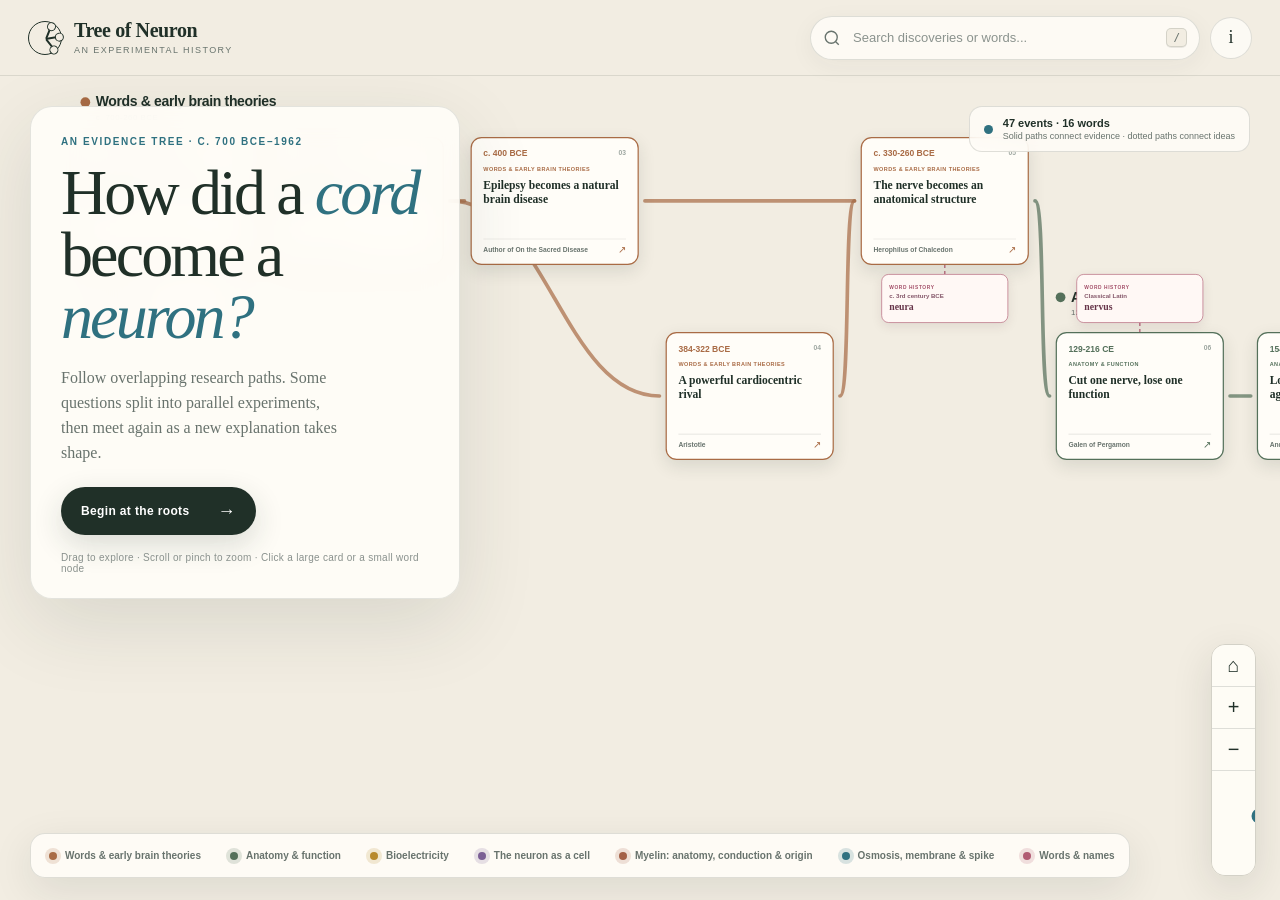
==== commit 059037e5: "Add parallel myelin anatomy, conduction, origin, and word histories" ====
--- a/index.html
+++ b/index.html
@@ -27,7 +27,7 @@
 
   <main id="explorer" class="explorer" aria-label="Interactive history tree">
     <section class="intro-card" id="introCard">
-      <p class="eyebrow">An evidence tree · c. 700 BCE-1952</p>
+      <p class="eyebrow">An evidence tree · c. 700 BCE–1962</p>
       <h1>How did a <em>cord</em><br>become a <em>neuron?</em></h1>
       <p>Follow overlapping research paths. Some questions split into parallel experiments, then meet again as a new explanation takes shape.</p>
       <button id="beginButton" class="primary-button" type="button">Begin at the roots <span>→</span></button>
@@ -36,8 +36,8 @@
 
     <svg id="tree" class="tree-canvas" viewBox="100 35 2100 1100" role="group" aria-labelledby="treeTitle treeDesc">
       <title id="treeTitle">Chronological tree of discoveries that formed the modern concept of the neuron</title>
-      <desc id="treeDesc">Thirty-four historical events and twelve smaller terminology nodes, ordered approximately from left to right. A membrane and osmosis research path from Nollet to Overton runs in parallel with nerve electricity and cell anatomy. Dotted bridges indicate conceptual connections. Click a card to read its explanation.</desc>
-      <rect width="9400" height="1840" fill="#F2EDE2"/>
+      <desc id="treeDesc">Forty-seven historical events and sixteen smaller terminology nodes, ordered approximately from left to right. Myelin anatomy, nodal conduction and glial origin run as parallel strands alongside nerve electricity and cell biology. Dotted bridges indicate conceptual connections. Click a card to read its explanation.</desc>
+      <rect width="10900" height="2820" fill="#F2EDE2"/>
       <g id="viewport">
         <g id="branches"></g>
         <g id="termLinks"></g>
@@ -58,7 +58,7 @@
 
     <aside class="mini-guide" aria-hidden="true">
       <span class="pulse-dot"></span>
-      <div><b>34 events · 12 words</b><small>Solid paths connect evidence · dotted paths connect ideas</small></div>
+      <div><b>47 events · 16 words</b><small>Solid paths connect evidence · dotted paths connect ideas</small></div>
     </aside>
 
     <section id="searchResults" class="search-results" aria-live="polite" hidden></section>
--- a/assets/styles.css
+++ b/assets/styles.css
@@ -357,6 +357,18 @@
 .scene-symbol { flex: 1; display: grid; place-items: center; color: color-mix(in srgb, var(--hero-color) 70%, white); font: 600 59px var(--serif); }
 .scene-symbol svg { width: 82px; height: 72px; opacity: .75; }
 .scene-step strong { font: 600 22px/1.1 var(--serif); }
+.bernstein-synthesis { margin: 22px 0 12px; padding: clamp(22px,4vw,42px); border-radius: 28px; background: #e6efe9; border: 1px solid rgba(32,48,40,.12); }
+.synthesis-paths { display: grid; grid-template-columns: repeat(3,minmax(0,1fr)); gap: 14px; margin-top: 24px; }
+.synthesis-paths a { display: flex; flex-direction: column; gap: 12px; min-height: 148px; padding: 22px; border-radius: 18px; border: 1px solid rgba(32,48,40,.12); background: var(--white); text-decoration: none; }
+.synthesis-paths a:hover { border-color: var(--hero-color); }
+.synthesis-paths small, .synthesis-model small { color: var(--hero-color); font-size: 10px; font-weight: 800; text-transform: uppercase; letter-spacing: .08em; }
+.synthesis-paths b { font: 600 22px/1.15 var(--serif); }
+.synthesis-paths span { color: var(--muted); font-size: 13px; line-height: 1.45; }
+.synthesis-model { display: grid; grid-template-columns: repeat(2,minmax(0,1fr)); gap: 24px; margin-top: 24px; padding-top: 23px; border-top: 1px solid rgba(32,48,40,.17); }
+.synthesis-model strong { display: block; margin-top: 12px; font: 600 clamp(19px,2.3vw,27px)/1.25 var(--serif); overflow-wrap: anywhere; }
+.synthesis-model p { margin-bottom: 0; color: var(--muted); font-size: 13px; line-height: 1.55; }
+.synthesis-footnote { margin: 24px 0 0; padding-top: 18px; border-top: 1px solid rgba(32,48,40,.17); color: var(--muted); line-height: 1.55; }
+.synthesis-footnote a, .synthesis-model a { color: var(--hero-color); text-underline-offset: 3px; }
 
 .visual-event .story-grid { display: block; padding: 55px 0 20px; }
 .visual-event .story-main { display: grid; grid-template-columns: repeat(2,minmax(0,1fr)); gap: 18px; }
@@ -383,7 +395,7 @@
 }
 @media (max-width: 560px) {
   .archive-mat { height: 310px; min-height: 310px; }
-  .scene-steps, .visual-event .experiment-steps, .visual-event .story-side { grid-template-columns: 1fr; }
+  .scene-steps, .visual-event .experiment-steps, .visual-event .story-side, .synthesis-paths, .synthesis-model { grid-template-columns: 1fr; }
   .scene-step { min-height: 130px; }
   .scene-symbol { display: none; }
   .scene-step:not(:last-child)::after { right: 45%; top: auto; bottom: -23px; content: "↓"; }
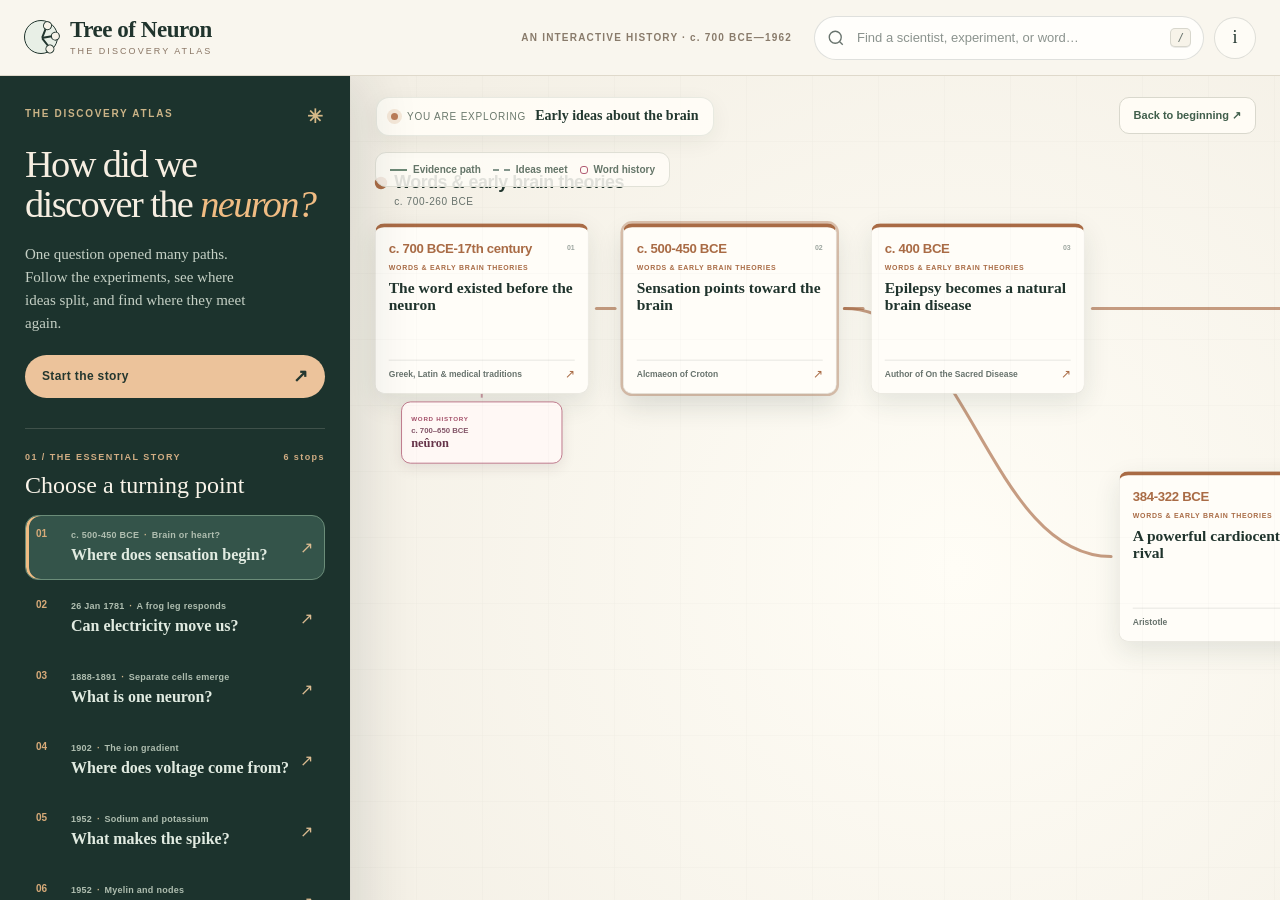
==== commit 4415820f: "Redesign neuron history as guided, readable discovery atlas" ====
--- a/index.html
+++ b/index.html
@@ -3,73 +3,92 @@
 <head>
   <meta charset="UTF-8">
   <meta name="viewport" content="width=device-width, initial-scale=1.0">
-  <meta name="description" content="An interactive, source-backed history of the neuron from ancient anatomy to the ionic action-potential model.">
-  <title>Tree of Neuron</title>
+  <meta name="description" content="Explore the discoveries, experiments and words that shaped our understanding of neurons.">
+  <title>Tree of Neuron — An atlas of discovery</title>
   <link rel="stylesheet" href="assets/styles.css">
   <link rel="icon" href="assets/favicon.svg" type="image/svg+xml">
 </head>
-<body class="explorer-page">
+<body class="explorer-page atlas-page">
   <header class="topbar">
     <a class="brand" href="index.html" aria-label="Tree of Neuron home">
       <span class="brand-mark" aria-hidden="true"><i></i><i></i><i></i></span>
-      <span><b>Tree of Neuron</b><small>an experimental history</small></span>
+      <span><b>Tree of Neuron</b><small>the discovery atlas</small></span>
     </a>
     <div class="topbar-actions">
+      <span class="topbar-edition">AN INTERACTIVE HISTORY · c. 700 BCE—1962</span>
       <label class="search-box">
         <span class="sr-only">Search discoveries, scientists or historical words</span>
         <svg viewBox="0 0 24 24" aria-hidden="true"><path d="m21 21-4.35-4.35m2.35-5.65a8 8 0 1 1-16 0 8 8 0 0 1 16 0Z"/></svg>
-        <input id="search" type="search" autocomplete="off" placeholder="Search discoveries or words...">
+        <input id="search" type="search" autocomplete="off" placeholder="Find a scientist, experiment, or word…">
         <kbd>/</kbd>
       </label>
       <button class="icon-button" id="aboutButton" type="button" aria-label="About this project">i</button>
+      <button class="mobile-menu-button" id="menuButton" type="button" aria-controls="atlasSidebar" aria-expanded="false">Explore</button>
     </div>
   </header>
 
-  <main id="explorer" class="explorer" aria-label="Interactive history tree">
-    <section class="intro-card" id="introCard">
-      <p class="eyebrow">An evidence tree · c. 700 BCE–1962</p>
-      <h1>How did a <em>cord</em><br>become a <em>neuron?</em></h1>
-      <p>Follow overlapping research paths. Some questions split into parallel experiments, then meet again as a new explanation takes shape.</p>
-      <button id="beginButton" class="primary-button" type="button">Begin at the roots <span>→</span></button>
-      <p class="microcopy">Drag to explore · Scroll or pinch to zoom · Click a large card or a small word node</p>
-    </section>
+  <main id="explorer" class="explorer atlas-layout" aria-label="Interactive history atlas">
+    <aside class="atlas-sidebar" id="atlasSidebar" aria-label="Guided exploration">
+      <div class="sidebar-scroll">
+        <div class="sidebar-intro intro-card" id="introCard">
+          <p class="eyebrow">THE DISCOVERY ATLAS <span class="sidebar-spark">✳</span></p>
+          <h1>How did we<br>discover the <em>neuron?</em></h1>
+          <p>One question opened many paths. Follow the experiments, see where ideas split, and find where they meet again.</p>
+          <button id="beginButton" class="primary-button" type="button">Start the story <span>↗</span></button>
+        </div>
 
-    <svg id="tree" class="tree-canvas" viewBox="100 35 2100 1100" role="group" aria-labelledby="treeTitle treeDesc">
-      <title id="treeTitle">Chronological tree of discoveries that formed the modern concept of the neuron</title>
-      <desc id="treeDesc">Forty-seven historical events and sixteen smaller terminology nodes, ordered approximately from left to right. Myelin anatomy, nodal conduction and glial origin run as parallel strands alongside nerve electricity and cell biology. Dotted bridges indicate conceptual connections. Click a card to read its explanation.</desc>
-      <rect width="10900" height="2820" fill="#F2EDE2"/>
-      <g id="viewport">
-        <g id="branches"></g>
-        <g id="termLinks"></g>
-        <g id="eraLabels"></g>
-        <g id="nodes"></g>
-        <g id="termNodes"></g>
-      </g>
-    </svg>
+        <section class="sidebar-section" aria-labelledby="chapterHeading">
+          <div class="sidebar-section-header"><span>01 / THE ESSENTIAL STORY</span><span>6 stops</span></div>
+          <h2 id="chapterHeading">Choose a turning point</h2>
+          <div class="chapter-list" id="chapterNav"></div>
+        </section>
 
-    <nav class="era-rail" id="eraRail" aria-label="Concurrent research threads"></nav>
+        <section class="sidebar-section track-section" aria-labelledby="trackHeading">
+          <div class="sidebar-section-header"><span>02 / PARALLEL RESEARCH</span><span>6 threads</span></div>
+          <h2 id="trackHeading">Follow one question</h2>
+          <p class="track-explainer">Colors group the type of evidence. Select a thread to trace it across time.</p>
+          <nav class="era-rail" id="eraRail" aria-label="Research threads"></nav>
+        </section>
 
-    <div class="controls" aria-label="Map controls">
-      <button id="homeButton" type="button" aria-label="Reset view" title="Reset view">⌂</button>
-      <button id="zoomIn" type="button" aria-label="Zoom in" title="Zoom in">+</button>
-      <button id="zoomOut" type="button" aria-label="Zoom out" title="Zoom out">−</button>
-      <label class="zoom-slider" title="Zoom level"><span class="sr-only">Zoom level</span><input id="zoomRange" type="range" min="0" max="100" value="58" aria-label="Zoom level"></label>
-    </div>
-
-    <aside class="mini-guide" aria-hidden="true">
-      <span class="pulse-dot"></span>
-      <div><b>47 events · 16 words</b><small>Solid paths connect evidence · dotted paths connect ideas</small></div>
+        <div class="sidebar-end"><b>47</b><span>historical events</span><i></i><b>16</b><span>word histories</span></div>
+      </div>
     </aside>
 
+    <section class="map-stage" aria-label="Branching historical map">
+      <div class="map-grain" aria-hidden="true"></div>
+      <div class="map-topline">
+        <div><span class="live-dot"></span><span>YOU ARE EXPLORING</span><strong id="currentLocation">Early ideas about the brain</strong></div>
+        <button id="mapReset" type="button" title="Return to the first chapter">Back to beginning ↗</button>
+      </div>
+      <svg id="tree" class="tree-canvas" viewBox="240 50 1050 850" role="group" aria-labelledby="treeTitle treeDesc">
+        <title id="treeTitle">Branching timeline of neuron discoveries</title>
+        <desc id="treeDesc">Forty-seven dated events across six color-coded research threads. Select a turning point in the left guide, then drag the map to follow evidence paths. Small pink cards open terminology histories.</desc>
+        <g id="viewport">
+          <g id="branches"></g>
+          <g id="termLinks"></g>
+          <g id="eraLabels"></g>
+          <g id="nodes"></g>
+          <g id="termNodes"></g>
+        </g>
+      </svg>
+      <div class="map-bottom-note"><span class="map-note-dot"></span>Drag to move <span class="map-note-separator">/</span> Pinch or scroll to zoom <span class="map-note-separator">/</span> Open a card to learn the experiment</div>
+      <div class="map-legend"><span><i class="legend-solid"></i>Evidence path</span><span><i class="legend-dashed"></i>Ideas meet</span><span><i class="legend-word"></i>Word history</span></div>
+      <div class="controls" aria-label="Map controls">
+        <button id="homeButton" type="button" aria-label="Return to starting view" title="Starting view">⌂</button>
+        <button id="zoomIn" type="button" aria-label="Zoom in" title="Zoom in">+</button>
+        <button id="zoomOut" type="button" aria-label="Zoom out" title="Zoom out">−</button>
+        <label class="zoom-slider" title="Zoom level"><span class="sr-only">Zoom level</span><input id="zoomRange" type="range" min="0" max="100" value="84" aria-label="Zoom level"></label>
+      </div>
+    </section>
     <section id="searchResults" class="search-results" aria-live="polite" hidden></section>
   </main>
 
   <dialog id="aboutDialog" class="about-dialog">
     <button class="dialog-close" type="button" aria-label="Close">×</button>
-    <p class="eyebrow">About the project</p>
-    <h2>Research paths meet and branch.</h2>
-    <p>Large cards record questions and evidence; the label inside each card names its research topic. Solid colored connections follow related experiments and show a three-way fork before Galvani. Dotted connections show later concepts brought together, without claiming direct influence. Smaller pink nodes trace names such as nervus, soma, dendrite, axon and synapse. Left to right is approximate historical order, not a proportional time scale.</p>
-    <p>Ancient evidence is incomplete, and several “first discovery” claims are disputed. The wording preserves those cautions instead of forcing a hero-only story.</p>
+    <p class="eyebrow">ABOUT THE ATLAS</p>
+    <h2>One history. Many questions.</h2>
+    <p>The six colored research threads are inquiries that often unfolded at the same time. Solid paths connect related evidence; dotted bridges show ideas that later met without implying every scientist directly influenced another. Small pink nodes follow the language of neuroscience. Horizontal spacing is for readable navigation, not a proportional date scale.</p>
+    <p>Each card opens a sourced explanation of the question, method, observation and limits of a discovery. Ancient evidence and several priority claims remain uncertain.</p>
   </dialog>
 
   <script src="assets/data.js"></script>
--- a/assets/styles.css
+++ b/assets/styles.css
@@ -452,3 +452,121 @@
 @media (prefers-reduced-motion: reduce) {
   *, *::before, *::after { scroll-behavior: auto !important; animation-duration: .001ms !important; animation-iteration-count: 1 !important; transition-duration: .001ms !important; }
 }
+
+/* The atlas shell keeps a legible part of the map on screen and gives visitors
+   a short route through the research before they choose a deeper thread. */
+.atlas-page { --ink: #20342d; --paper: #f7f3e9; --white: #fffdf7; --accent: #ad704b; }
+.atlas-page .topbar { background: #f9f6ee; border-color: #dfd9cb; padding: 0 24px; }
+.atlas-page .brand-mark { background: #e8efe6; }
+.atlas-page .brand b { font-size: 23px; }
+.atlas-page .brand small { color: #8a7665; letter-spacing: .23em; }
+.topbar-edition { margin-right: 12px; color: #897b6b; font-size: 10px; font-weight: 750; letter-spacing: .12em; white-space: nowrap; }
+.atlas-page .search-box { width: min(390px,32vw); background: #fffefb; box-shadow: none; }
+.mobile-menu-button { display: none; border: 1px solid #d4d1c6; border-radius: 10px; padding: 9px 12px; background: #fffdf8; font-weight: 750; color: var(--ink); cursor: pointer; }
+
+.atlas-layout { display: grid; grid-template-columns: minmax(310px,350px) minmax(0,1fr); background: #f8f6ef; }
+.atlas-sidebar { position: relative; z-index: 12; min-width: 0; height: 100%; background: #1c332d; color: #f6eee1; box-shadow: 18px 0 50px rgba(26,39,32,.11); }
+.sidebar-scroll { height: 100%; overflow-y: auto; overscroll-behavior: contain; padding: 31px 25px 32px; scrollbar-width: thin; scrollbar-color: #668077 transparent; }
+.atlas-sidebar .intro-card { position: static; width: auto; padding: 0 0 30px; border: 0; border-radius: 0; color: inherit; background: none; box-shadow: none; backdrop-filter: none; }
+.atlas-sidebar .intro-card.dismissed { opacity: 1; transform: none; pointer-events: auto; }
+.atlas-sidebar .eyebrow { color: #cbb487; font-size: 10px; letter-spacing: .17em; }
+.sidebar-spark { float: right; color: #d7b988; font-size: 19px; line-height: 1; }
+.atlas-sidebar .intro-card h1 { margin-top: 23px; font: 500 clamp(34px,3vw,45px)/1.05 var(--serif); letter-spacing: -.042em; }
+.atlas-sidebar .intro-card h1 em { color: #f0bc83; font-style: italic; }
+.atlas-sidebar .intro-card > p:not(.eyebrow) { margin: 18px 0 19px; max-width: 32ch; color: #c5d0c5; font: 15px/1.55 var(--serif); }
+.atlas-sidebar .primary-button { width: 100%; justify-content: space-between; min-height: 43px; padding: 0 17px; background: #ecc39b; color: #24372f; box-shadow: none; font-size: 12px; }
+.atlas-sidebar .primary-button:hover { background: #f9d5ab; }
+.sidebar-section { padding: 23px 0 0; border-top: 1px solid rgba(240,237,220,.16); }
+.sidebar-section + .sidebar-section { margin-top: 27px; }
+.sidebar-section-header { display: flex; justify-content: space-between; gap: 10px; color: #d1ad83; font-size: 9px; font-weight: 800; letter-spacing: .16em; }
+.sidebar-section h2 { margin: 10px 0 17px; color: #f9f4e9; font: 500 24px/1.1 var(--serif); }
+.chapter-list { display: grid; gap: 6px; }
+.chapter-button { display: grid; grid-template-columns: 24px minmax(0,1fr) 14px; align-items: center; gap: 11px; width: 100%; min-height: 65px; padding: 9px 10px; border: 1px solid transparent; border-radius: 13px; color: #e1ebe1; background: transparent; text-align: left; cursor: pointer; transition: background .2s, border-color .2s, transform .2s; }
+.chapter-button:hover, .chapter-button:focus-visible { outline: none; background: rgba(255,255,255,.09); transform: translateX(3px); }
+.chapter-button.active { background: #34544a; border-color: #6b8d79; box-shadow: inset 3px 0 #f0bc83; }
+.chapter-index { align-self: start; padding-top: 3px; color: #d8ab79; font: 700 10px var(--sans); }
+.chapter-copy { display: grid; gap: 5px; min-width: 0; }
+.chapter-copy small { color: #afbeb0; font: 650 9px/1.2 var(--sans); letter-spacing: .03em; }
+.chapter-copy small i { padding: 0 2px; color: #d2b88d; font-style: normal; }
+.chapter-copy strong { font: 600 16px/1.15 var(--serif); }
+.chapter-arrow { color: #dbbb91; font-size: 16px; }
+.track-explainer { margin: -5px 0 15px; color: #aebeb4; font: 13px/1.45 var(--serif); }
+.atlas-sidebar .era-rail { position: static; display: grid; gap: 4px; max-width: none; padding: 0; overflow: visible; border: 0; border-radius: 0; background: transparent; box-shadow: none; backdrop-filter: none; }
+.atlas-sidebar .era-chip { justify-content: flex-start; width: 100%; padding: 10px 12px; border-radius: 10px; color: #cfddcf; text-align: left; font-size: 11px; }
+.atlas-sidebar .era-chip.active, .atlas-sidebar .era-chip:hover { color: #fff9e9; background: #34544a; }
+.atlas-sidebar .era-chip i { flex: none; width: 9px; height: 9px; background: var(--era-color,#c7a15e); box-shadow: none; }
+.atlas-sidebar .era-chip span { flex: 1; }
+.atlas-sidebar .era-chip small { color: #c8d7c8; font-size: 10px; }
+.sidebar-end { display: flex; align-items: baseline; gap: 6px; margin-top: 30px; padding-top: 17px; border-top: 1px solid rgba(240,237,220,.16); color: #b1c1b7; font-size: 10px; }
+.sidebar-end b { color: #edc296; font: 600 20px var(--serif); }
+.sidebar-end i { width: 1px; height: 12px; margin: 0 8px; background: #6d8178; }
+
+.map-stage { position: relative; min-width: 0; overflow: hidden; background: radial-gradient(circle at 65% 35%,#fffdf6 0,#f4f0e6 62%,#ede9df 100%); }
+.map-grain { position: absolute; inset: 0; pointer-events: none; z-index: 1; opacity: .33; background-image: linear-gradient(90deg,rgba(86,104,85,.07) 1px,transparent 1px),linear-gradient(0deg,rgba(86,104,85,.07) 1px,transparent 1px); background-size: 66px 66px; }
+.atlas-page .tree-canvas { position: absolute; inset: 0; width: 100%; height: 100%; }
+.map-topline { position: absolute; z-index: 6; top: 21px; left: 26px; right: 24px; display: flex; justify-content: space-between; align-items: start; gap: 15px; pointer-events: none; }
+.map-topline > div { display: flex; align-items: center; gap: 9px; padding: 10px 14px; border: 1px solid rgba(45,71,59,.11); border-radius: 13px; background: rgba(255,253,247,.92); box-shadow: 0 6px 22px rgba(36,58,42,.06); font-size: 10px; letter-spacing: .08em; color: #6a786c; }
+.map-topline strong { color: #22382f; font: 600 14px/1.2 var(--serif); letter-spacing: 0; }
+.live-dot { width: 7px; height: 7px; border-radius: 50%; background: #bb7c58; box-shadow: 0 0 0 4px #f5e8d9; }
+.map-topline button { pointer-events: auto; border: 1px solid #d9d8cd; border-radius: 10px; padding: 11px 14px; background: #fffcf5; color: #405e4b; cursor: pointer; font-size: 11px; font-weight: 750; white-space: nowrap; }
+.map-topline button:hover { background: #e9efe7; }
+.map-bottom-note { position: absolute; z-index: 5; left: 25px; bottom: 24px; max-width: calc(100% - 120px); display: flex; align-items: center; gap: 8px; color: #566b60; background: rgba(255,253,247,.92); border: 1px solid #e1e1d7; border-radius: 999px; padding: 10px 13px; font-size: 10px; font-weight: 650; box-shadow: 0 5px 15px rgba(36,58,42,.05); }
+.map-note-dot { width: 7px; height: 7px; border: 1.5px solid #af764f; border-radius: 50%; }
+.map-note-separator { color: #aaa99c; }
+.map-legend { position: absolute; z-index: 5; left: 25px; top: 76px; display: flex; flex-wrap: wrap; gap: 12px; padding: 11px 14px; border: 1px solid #e1e1d7; border-radius: 11px; background: rgba(255,253,247,.86); color: #647568; font-size: 10px; font-weight: 650; }
+.map-legend span { display: inline-flex; align-items: center; gap: 6px; }
+.map-legend i { display: inline-block; width: 17px; height: 0; border-top: 2px solid #6d8976; }
+.map-legend .legend-dashed { border-top: 2px dashed #84968c; }
+.map-legend .legend-word { width: 8px; height: 8px; border: 1.5px solid #b15a72; border-radius: 3px; }
+.atlas-page .controls { right: 21px; bottom: 22px; border-radius: 12px; }
+.atlas-page .controls button { width: 42px; height: 38px; }
+.atlas-page .zoom-slider { height: 90px; }
+.atlas-page .zoom-slider input { width: 75px; }
+.atlas-page .search-results { top: 9px; right: 30px; }
+.atlas-page .evidence-link { stroke-width: 4; opacity: .65; }
+.atlas-page .concept-link { stroke-width: 2.5; opacity: .42; }
+.atlas-page .term-branch { opacity: .6; }
+.atlas-page .evidence-link.is-muted, .atlas-page .concept-link.is-muted, .atlas-page .fork-spine.is-muted, .atlas-page .fork-point.is-muted, .atlas-page .join-point.is-muted { opacity: .08; }
+.atlas-page .thread-label.is-muted { opacity: .12; }
+.atlas-page .history-card.is-muted, .atlas-page .term-card.is-muted { opacity: .16; }
+.atlas-page .history-card { gap: 9px; padding: 17px; border: 1px solid #e7e5dd; border-top: 5px solid var(--node-color); border-radius: 12px; background: #fffdf8; box-shadow: 0 12px 34px rgba(31,52,42,.11); }
+.atlas-page .history-card.turning-point { box-shadow: 0 0 0 3px color-mix(in srgb,var(--node-color) 38%,transparent),0 16px 35px rgba(31,52,42,.14); }
+.atlas-page .card-top { align-items: center; }
+.atlas-page .card-date { font-size: 17px; letter-spacing: -.025em; }
+.atlas-page .card-number { font-size: 9px; }
+.atlas-page .card-topic { letter-spacing: .1em; }
+.atlas-page .card-title { font: 600 20px/1.12 var(--serif); }
+.atlas-page .history-card:hover { transform: translateY(-5px); border-color: var(--node-color); }
+
+@media (max-width: 1080px) {
+  .atlas-layout { grid-template-columns: 295px minmax(0,1fr); }
+  .topbar-edition { display: none; }
+  .sidebar-scroll { padding: 24px 18px; }
+  .map-legend { top: 72px; }
+  .map-bottom-note { display: none; }
+}
+@media (max-width: 740px) {
+  .atlas-layout { display: block; }
+  .atlas-sidebar { position: absolute; z-index: 18; top: 0; bottom: 0; left: 0; width: min(350px,calc(100vw - 48px)); height: 100%; transform: translateX(-103%); transition: transform .25s ease; }
+  .atlas-sidebar.is-open { transform: translateX(0); }
+  .map-stage { width: 100%; height: 100%; }
+  .mobile-menu-button { display: inline-block; }
+  .atlas-page .topbar { padding: 0 12px; }
+  .atlas-page .brand b { font-size: 17px; }
+  .atlas-page .topbar .search-box { width: min(37vw,260px); height: 38px; }
+  .atlas-page .topbar .search-box input { font-size: 11px; }
+  .atlas-page .topbar .icon-button { display: none; }
+  .map-topline { left: 12px; top: 11px; right: 12px; }
+  .map-topline > div { min-width: 0; flex-wrap: wrap; padding: 8px 10px; }
+  .map-topline > div > span:nth-child(2) { display: none; }
+  .map-topline strong { font-size: 12px; }
+  .map-topline button { padding: 9px 10px; font-size: 10px; }
+  .map-legend { left: 12px; top: 62px; gap: 6px; font-size: 9px; }
+  .atlas-page .controls { right: 10px; bottom: 10px; }
+  .atlas-page .search-results { left: 10px; right: 10px; top: 5px; width: auto; }
+}
+@media (max-width: 430px) {
+  .atlas-page .topbar .search-box { width: 33vw; }
+  .atlas-page .topbar .search-box input::placeholder { color: transparent; }
+  .map-legend span:last-child { display: none; }
+}
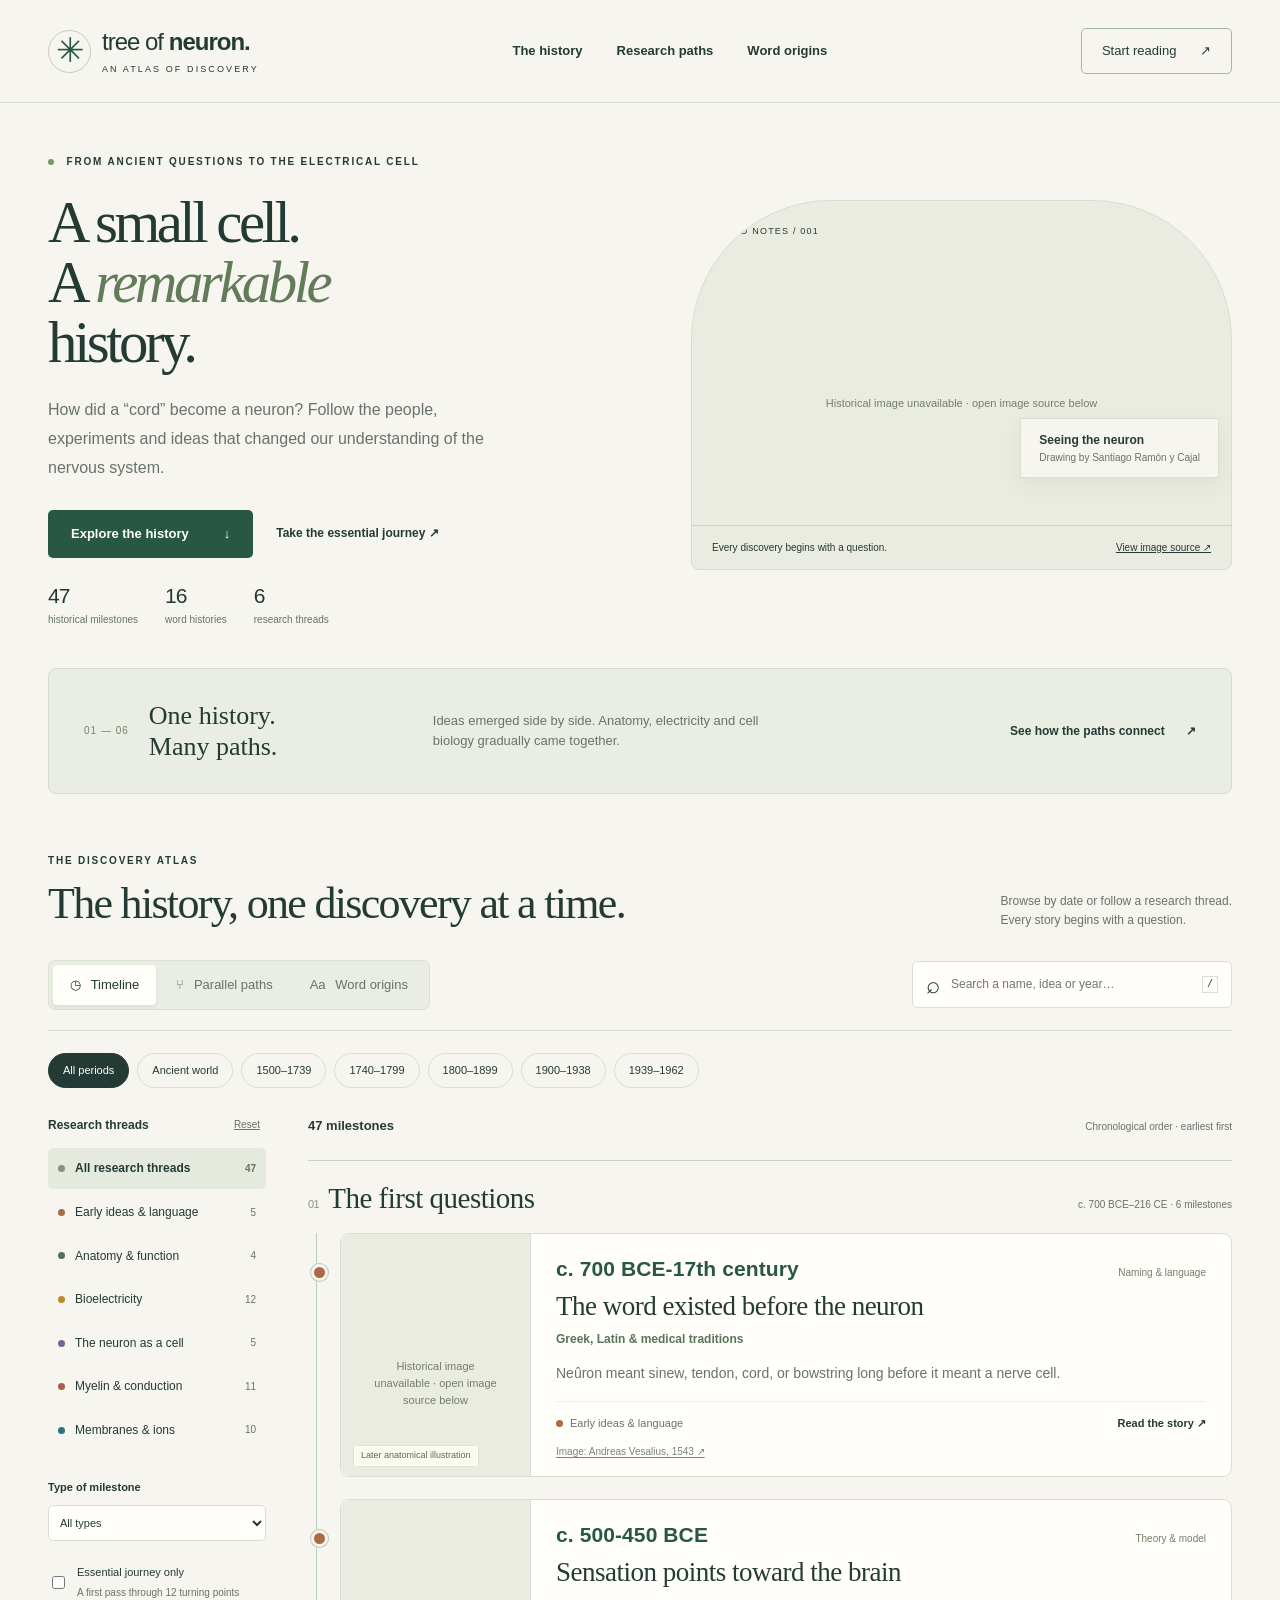
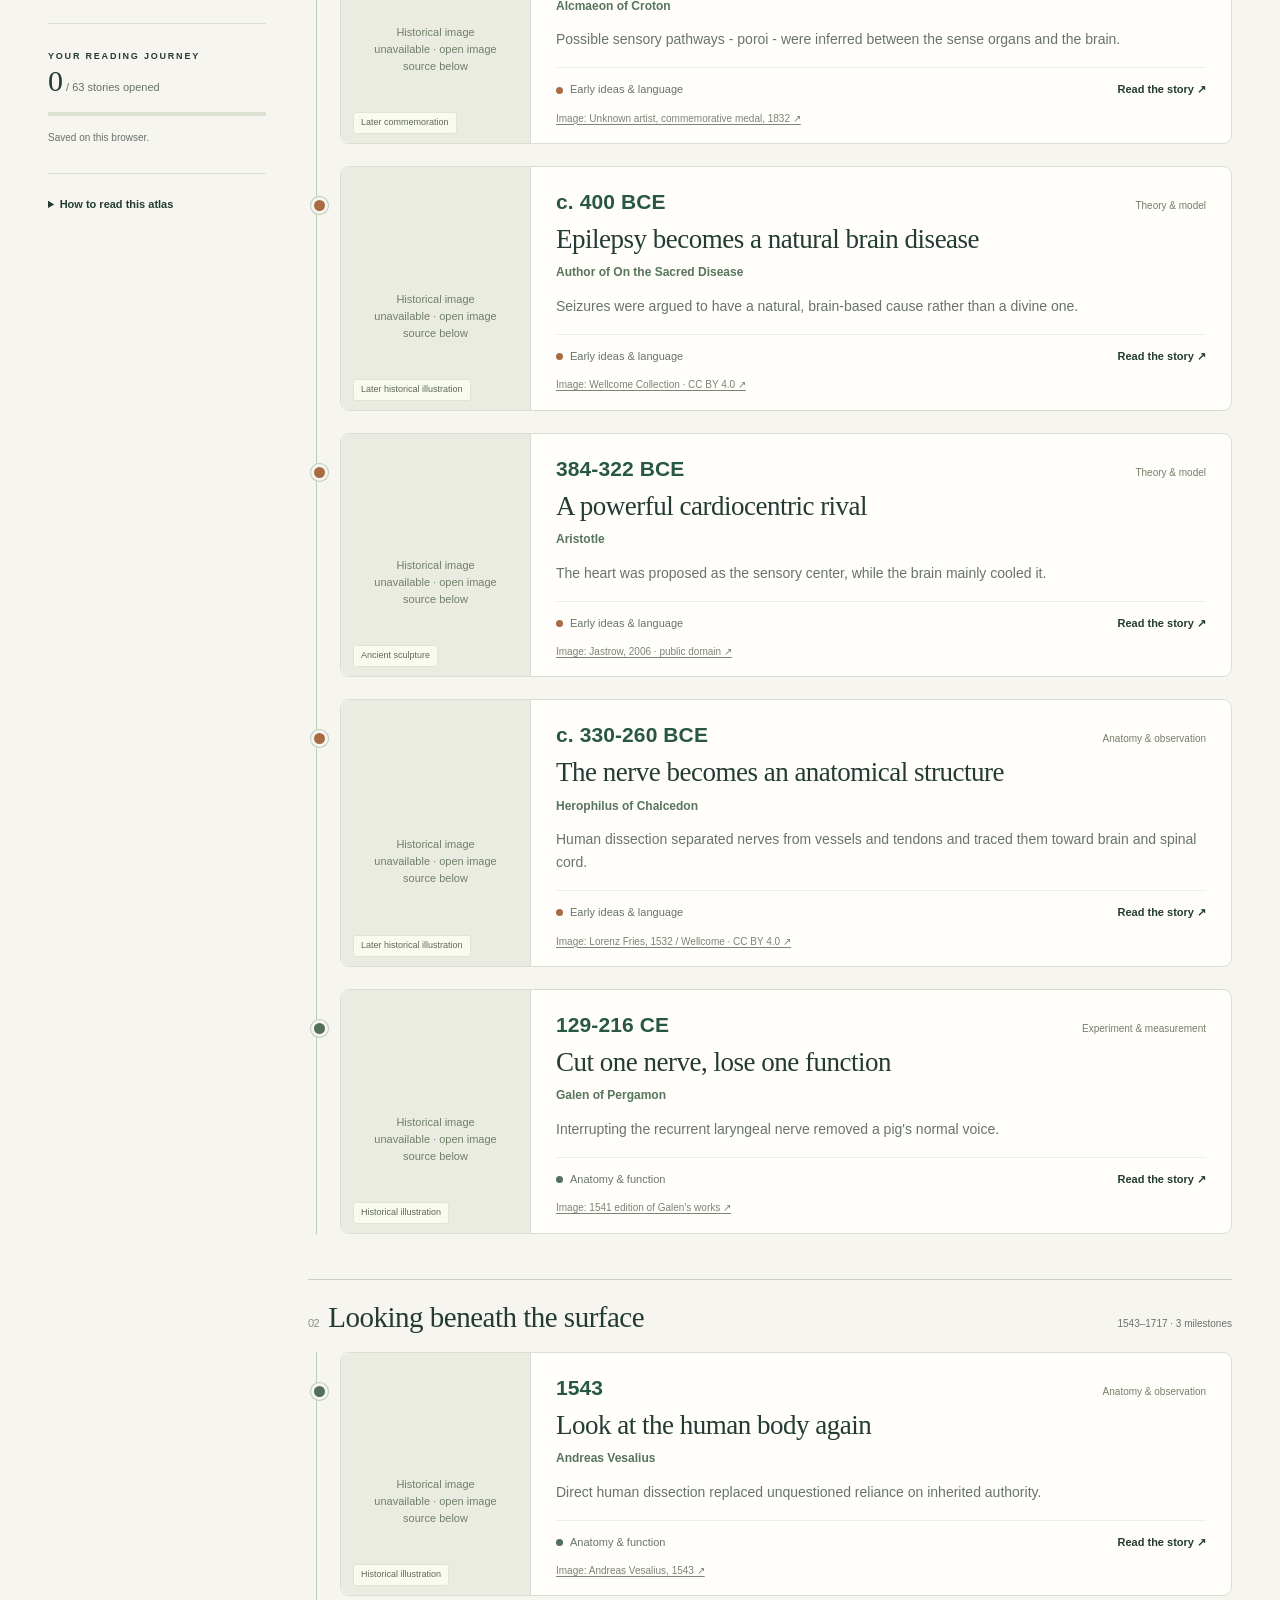
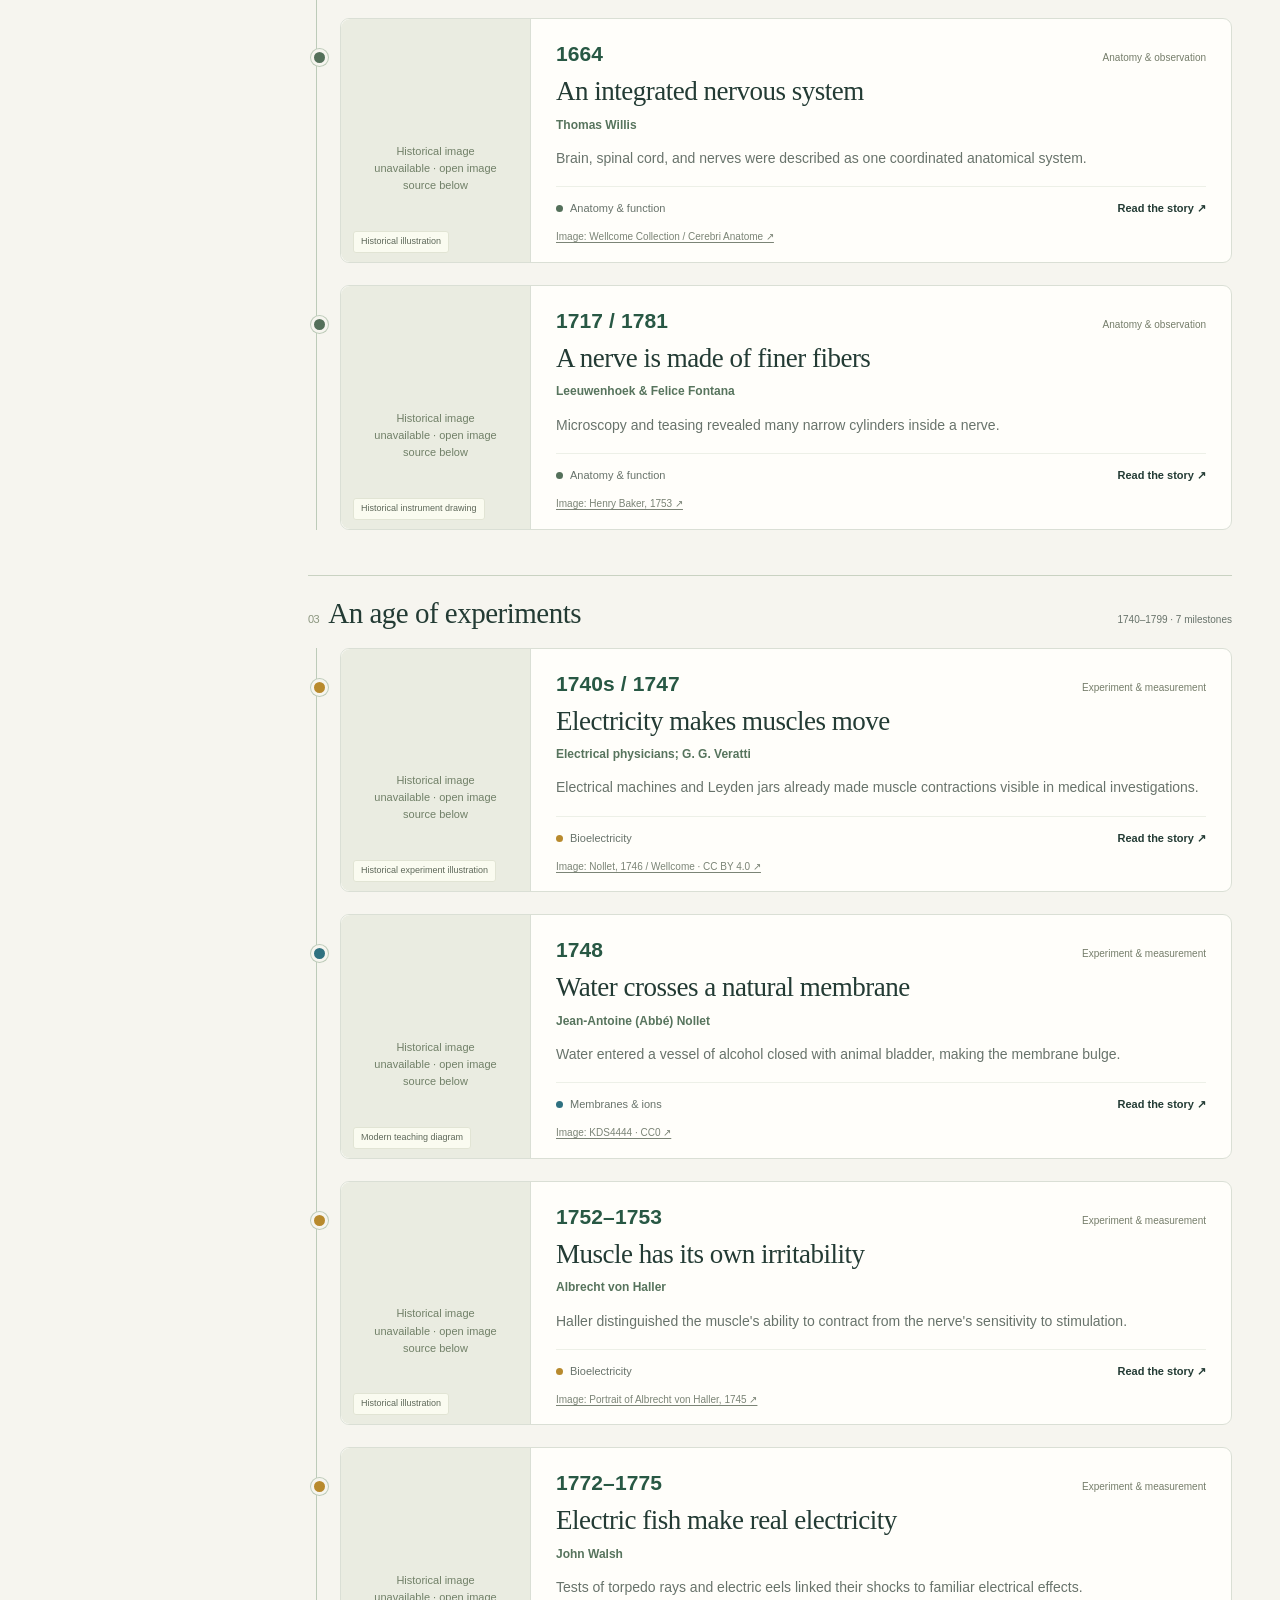
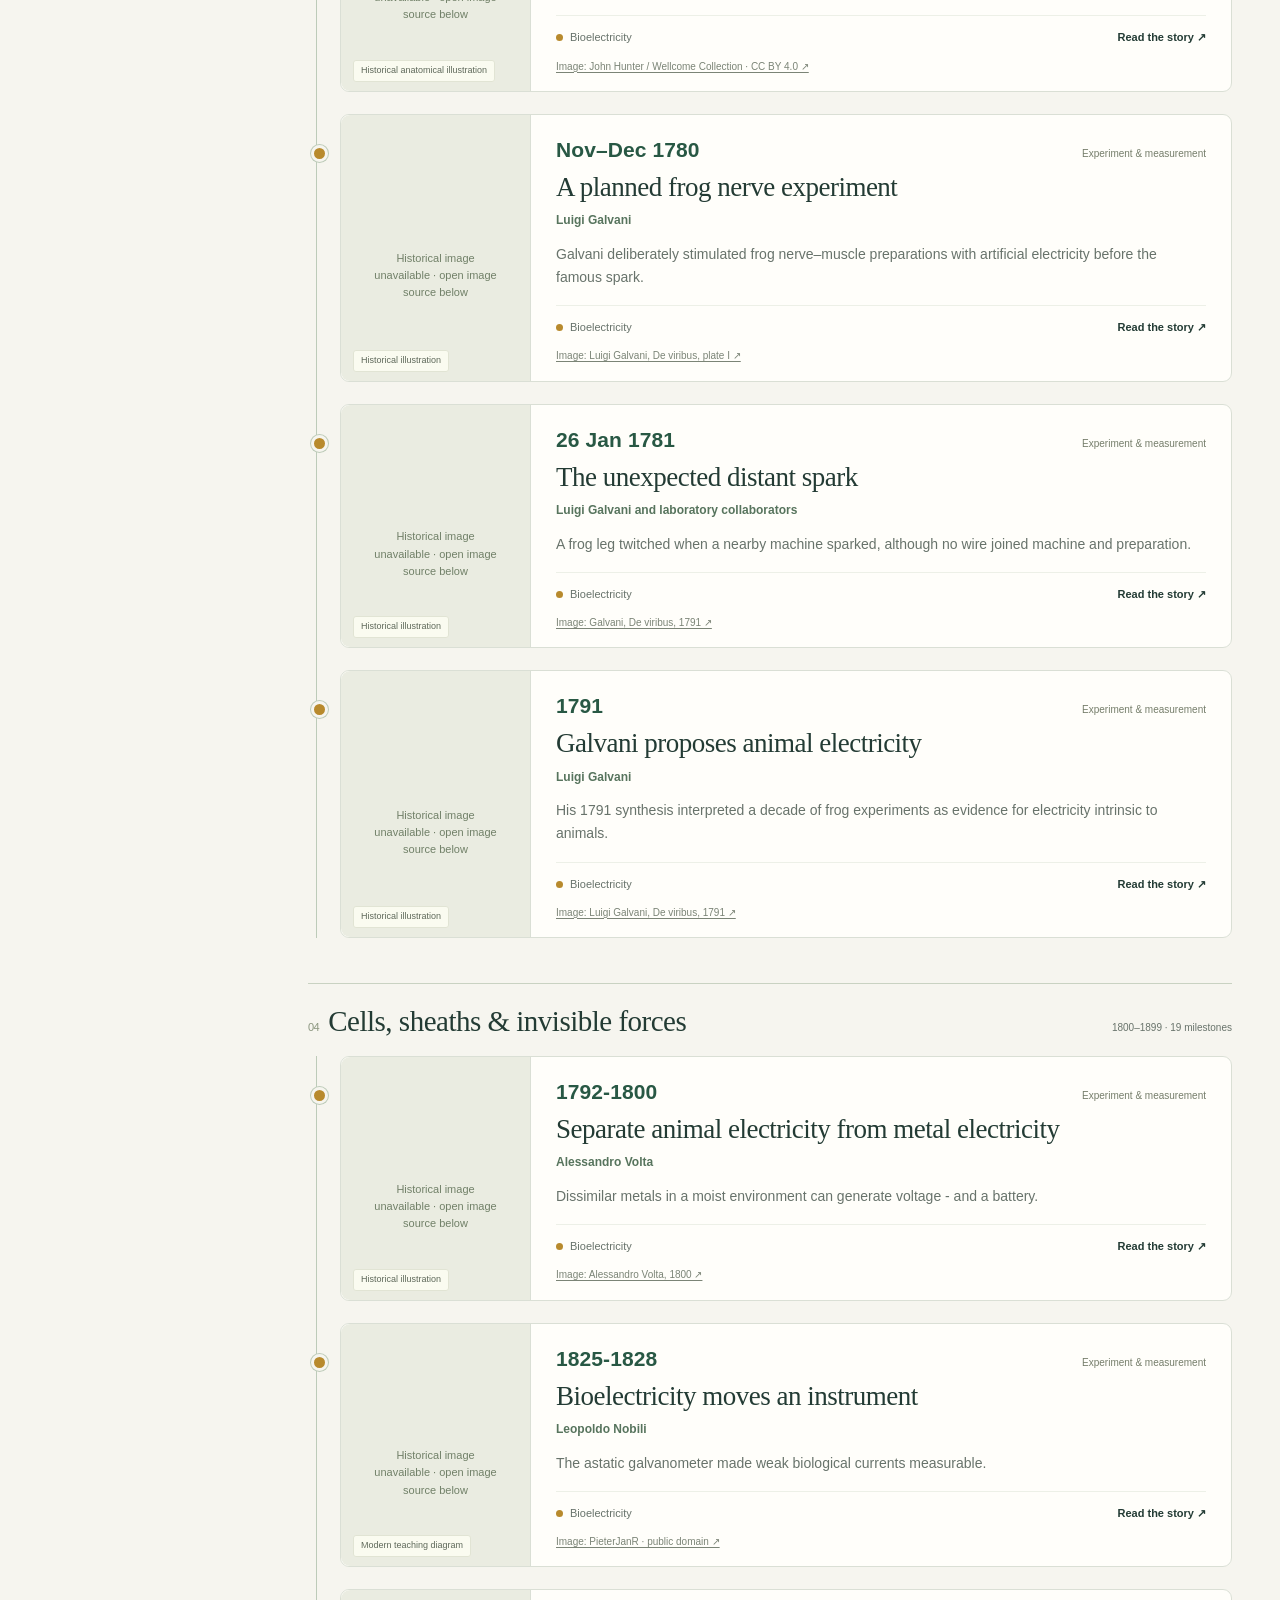
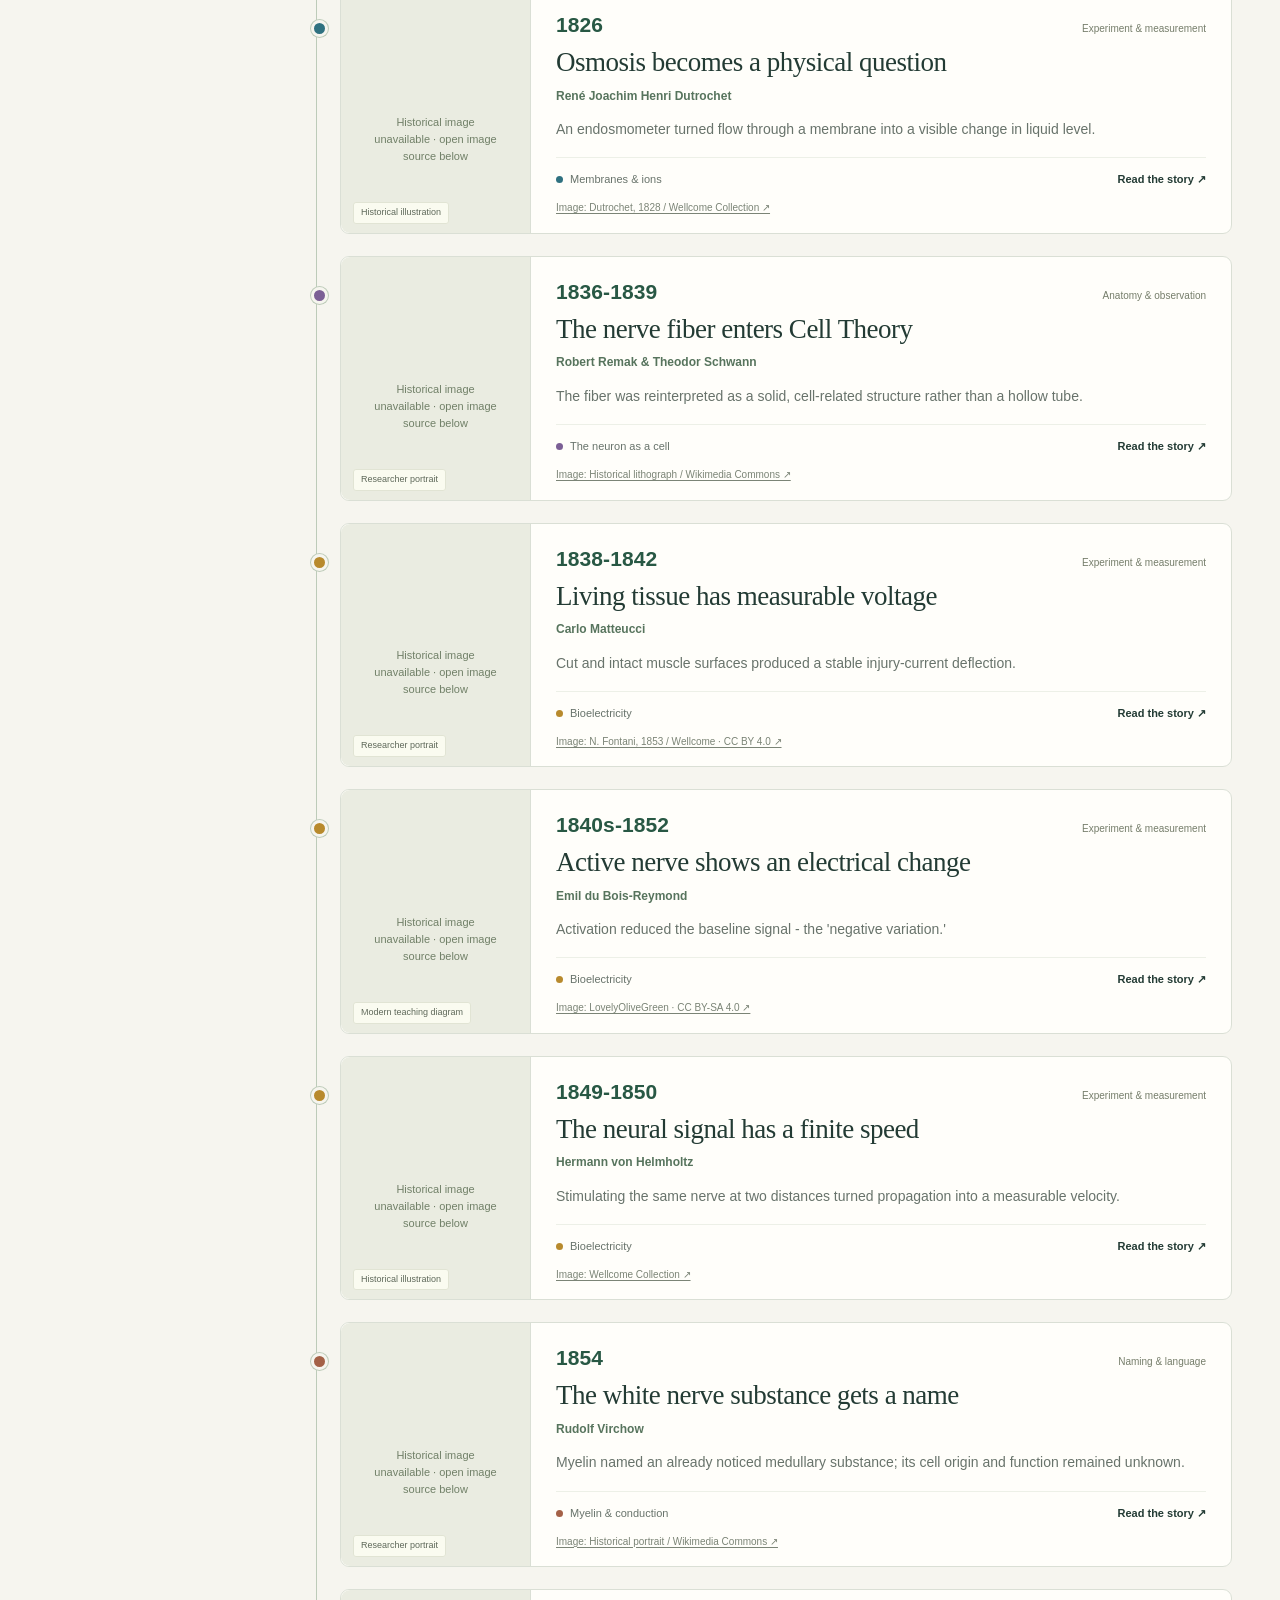
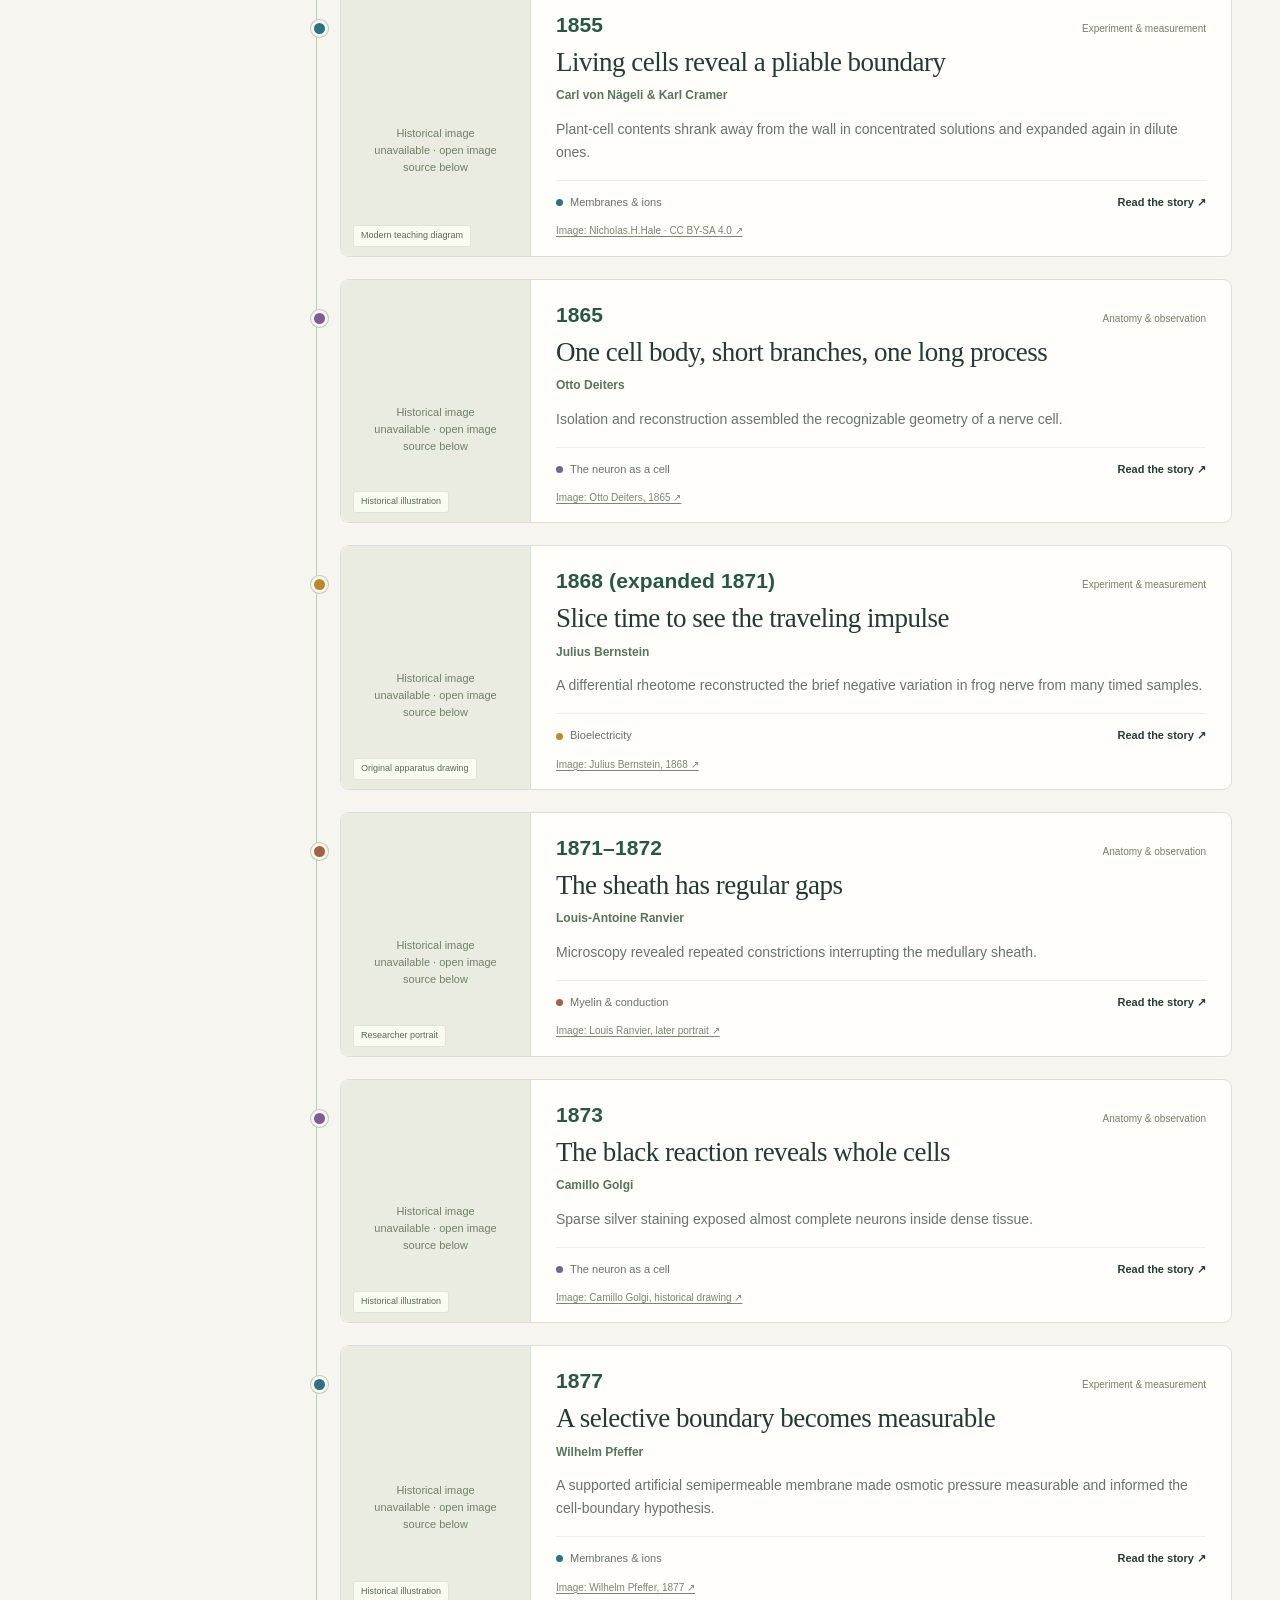
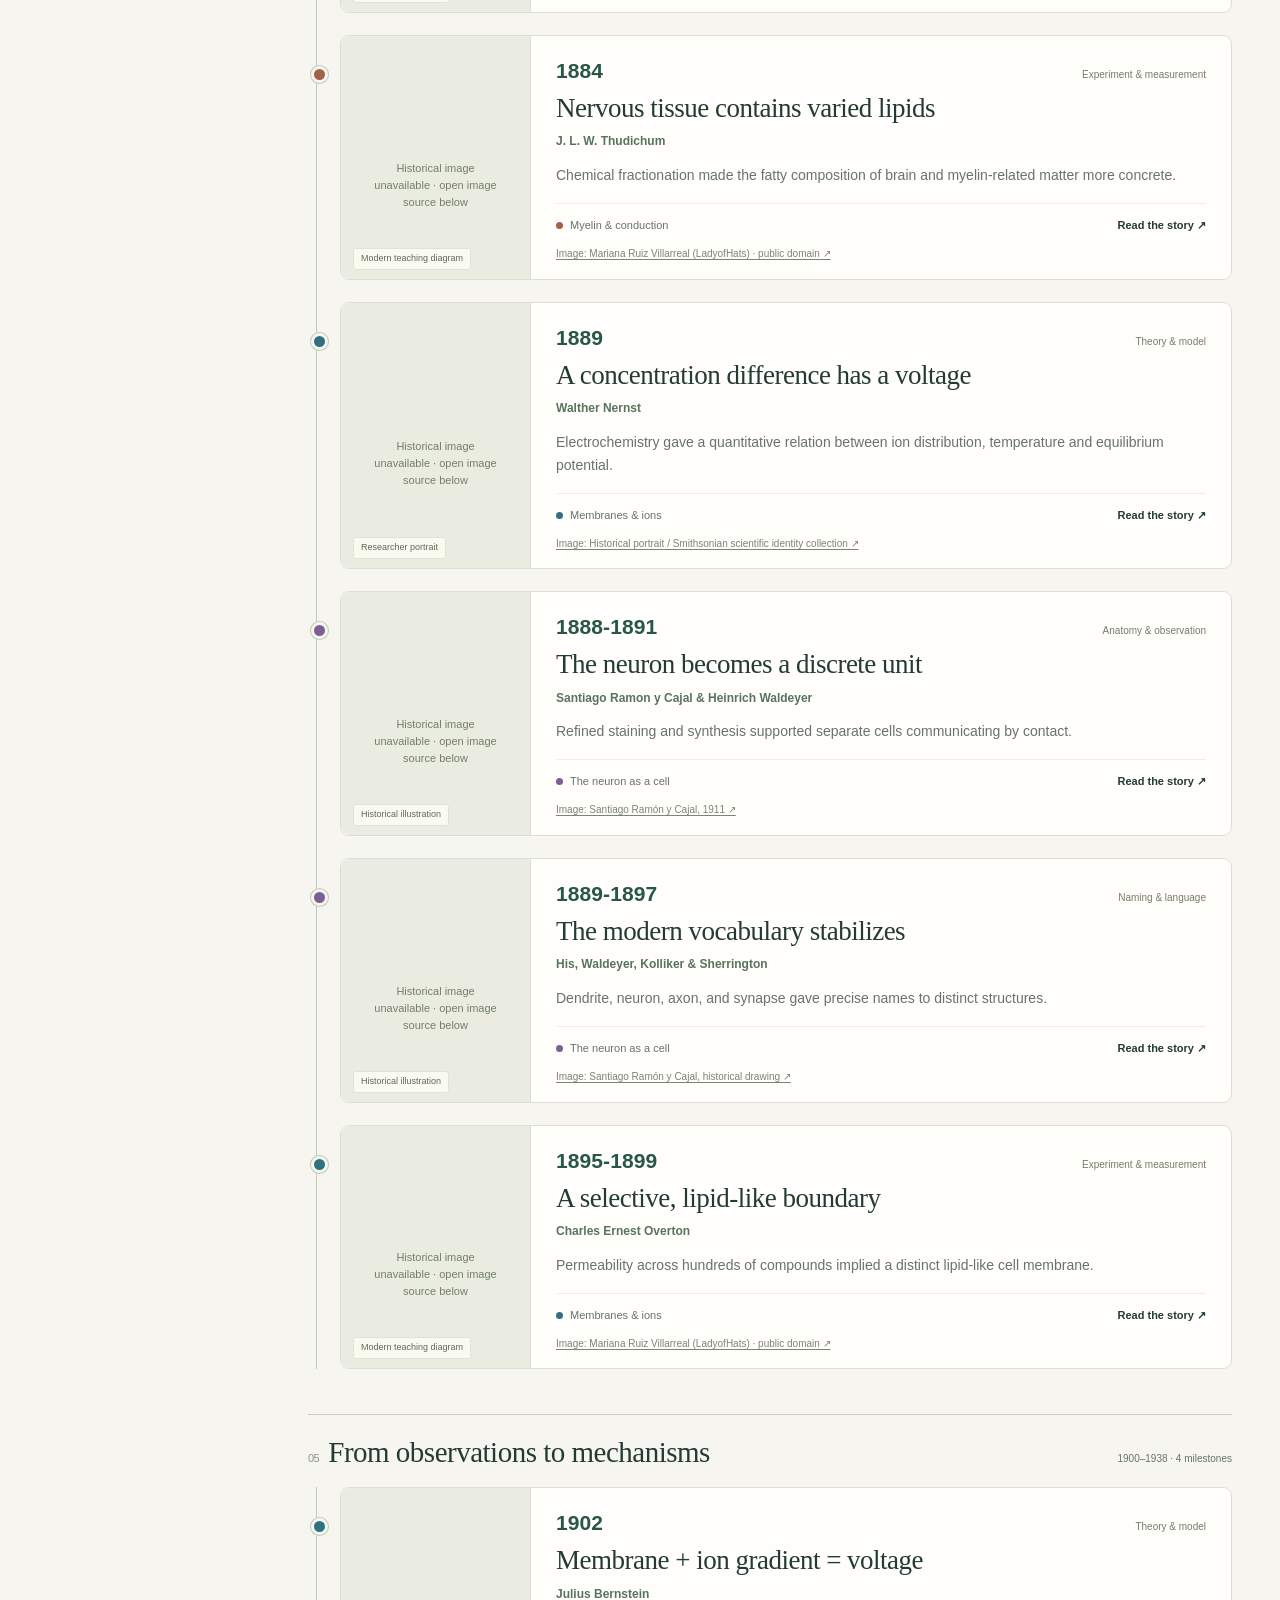
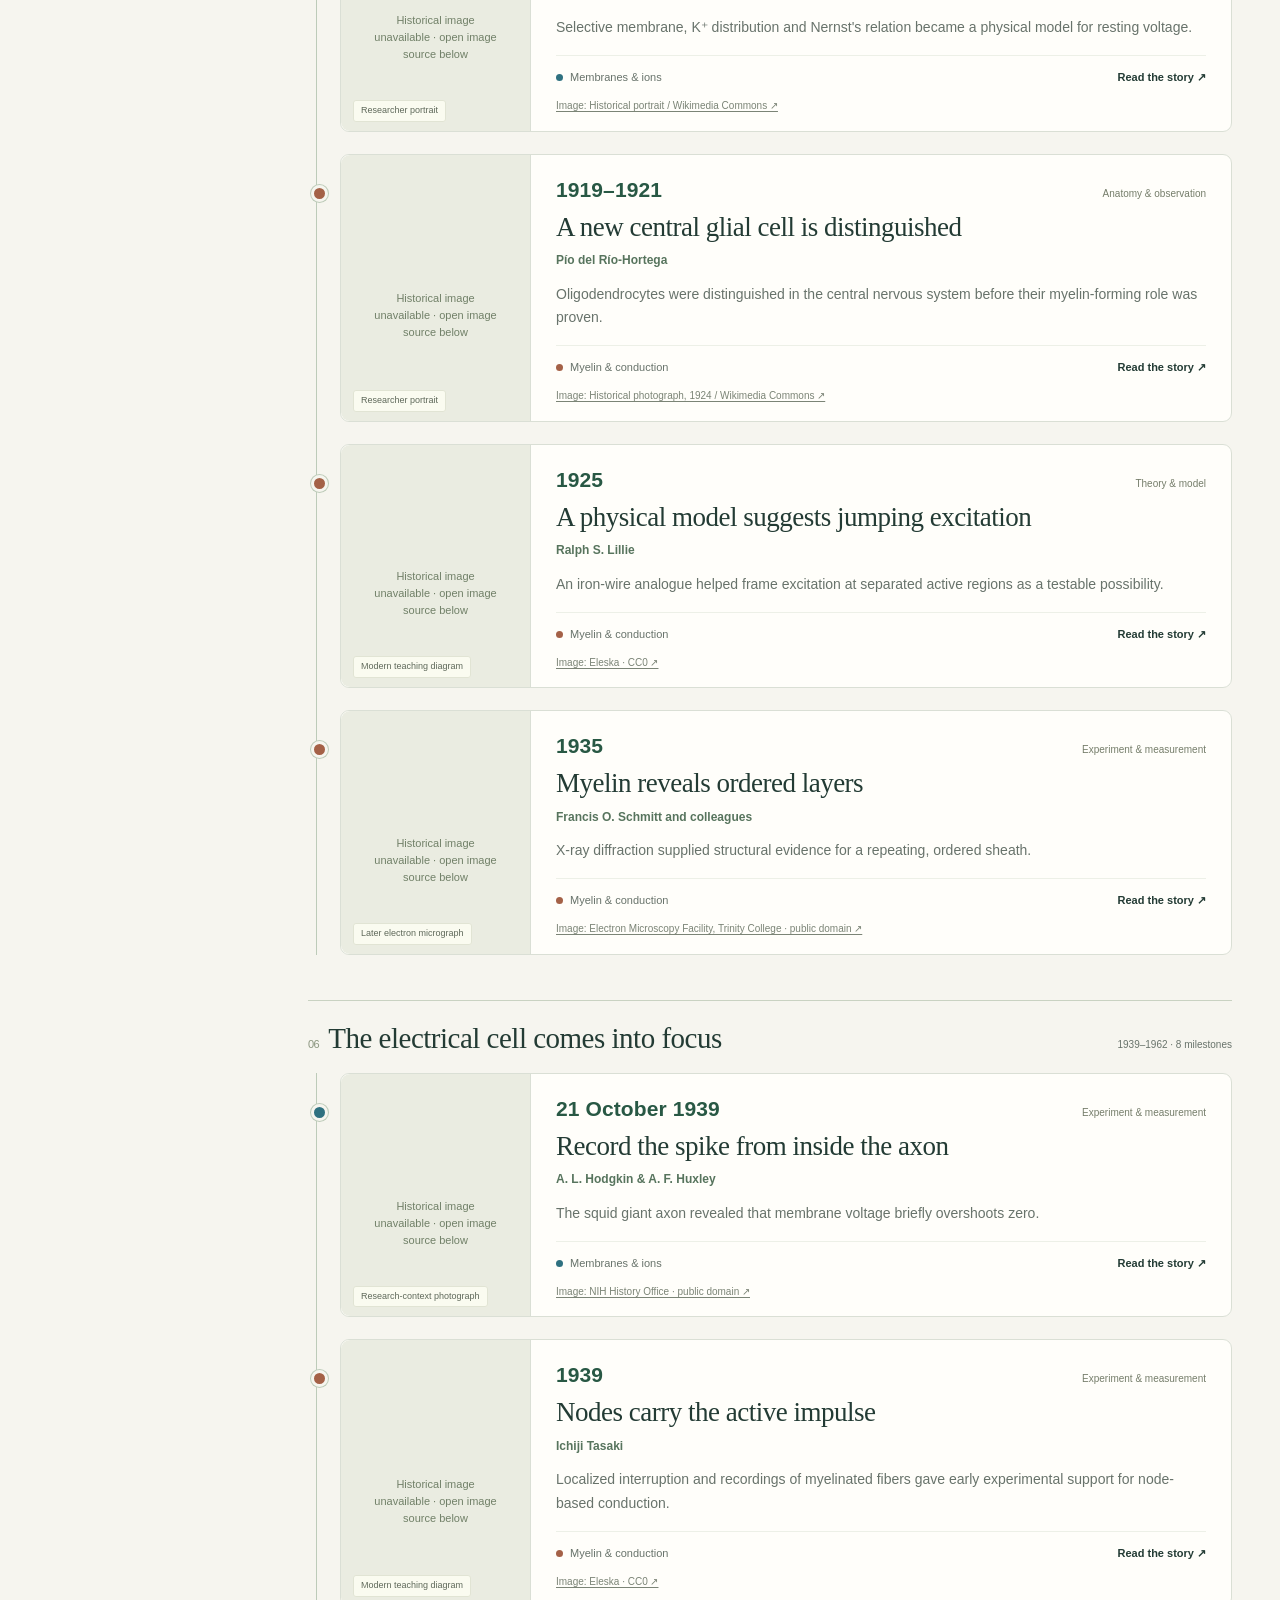
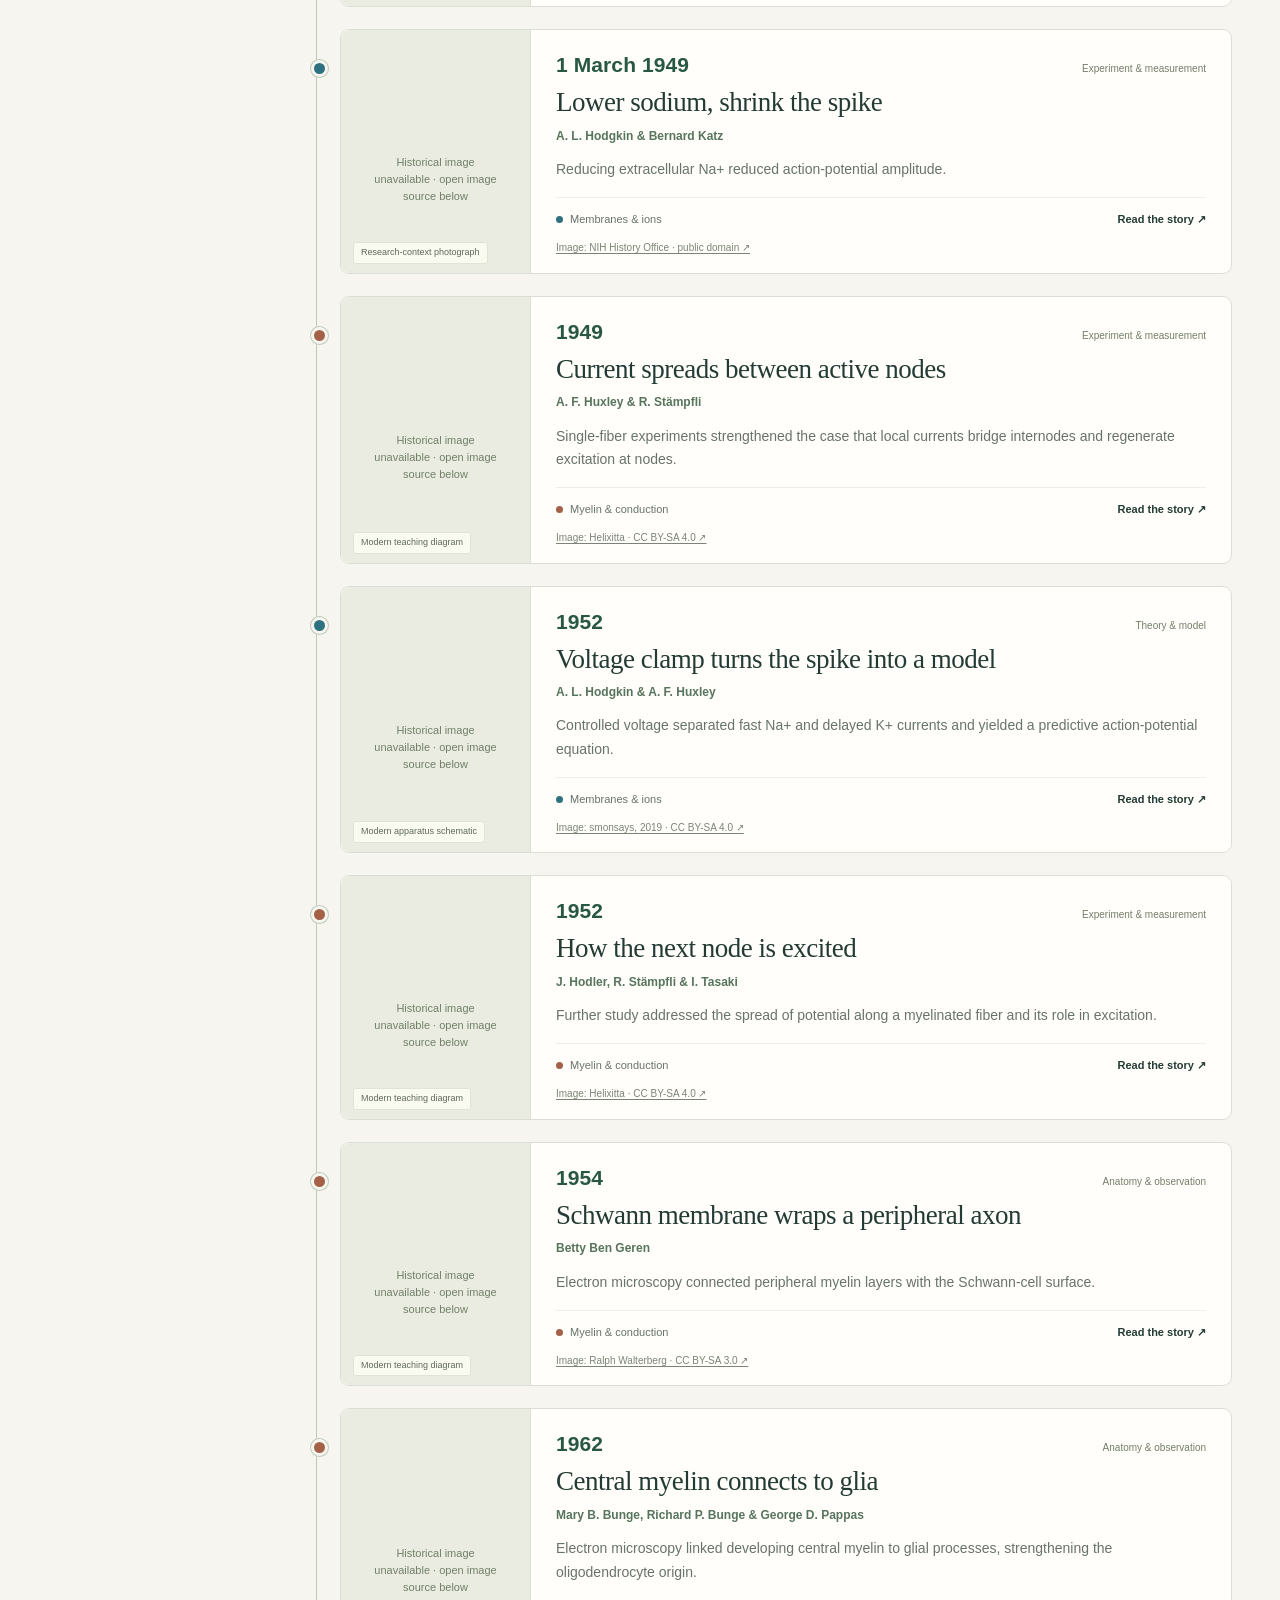
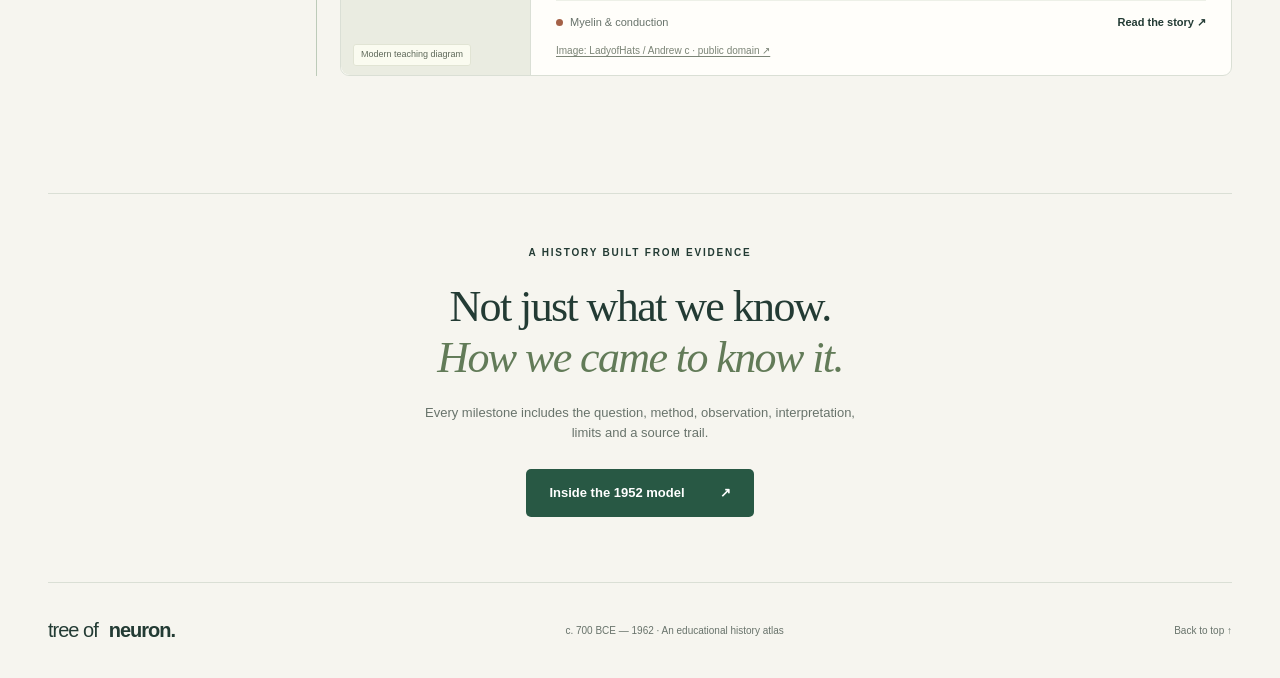
==== commit 7066cab6: "Replace map-first UI with illustrated chronological learning atlas" ====
--- a/index.html
+++ b/index.html
@@ -1,99 +1,25 @@
 <!doctype html>
 <html lang="en">
 <head>
-  <meta charset="UTF-8">
-  <meta name="viewport" content="width=device-width, initial-scale=1.0">
-  <meta name="description" content="Explore the discoveries, experiments and words that shaped our understanding of neurons.">
-  <title>Tree of Neuron — An atlas of discovery</title>
-  <link rel="stylesheet" href="assets/styles.css">
-  <link rel="icon" href="assets/favicon.svg" type="image/svg+xml">
+<meta charset="utf-8"><meta name="viewport" content="width=device-width,initial-scale=1">
+<meta name="description" content="Explore the history of the neuron through 47 illustrated discoveries, parallel research paths and 16 word histories.">
+<title>Tree of Neuron — A living history of discovery</title>
+<link rel="icon" href="assets/favicon.svg" type="image/svg+xml">
+<link rel="stylesheet" href="assets/atlas.css?v=20261010">
 </head>
-<body class="explorer-page atlas-page">
-  <header class="topbar">
-    <a class="brand" href="index.html" aria-label="Tree of Neuron home">
-      <span class="brand-mark" aria-hidden="true"><i></i><i></i><i></i></span>
-      <span><b>Tree of Neuron</b><small>the discovery atlas</small></span>
-    </a>
-    <div class="topbar-actions">
-      <span class="topbar-edition">AN INTERACTIVE HISTORY · c. 700 BCE—1962</span>
-      <label class="search-box">
-        <span class="sr-only">Search discoveries, scientists or historical words</span>
-        <svg viewBox="0 0 24 24" aria-hidden="true"><path d="m21 21-4.35-4.35m2.35-5.65a8 8 0 1 1-16 0 8 8 0 0 1 16 0Z"/></svg>
-        <input id="search" type="search" autocomplete="off" placeholder="Find a scientist, experiment, or word…">
-        <kbd>/</kbd>
-      </label>
-      <button class="icon-button" id="aboutButton" type="button" aria-label="About this project">i</button>
-      <button class="mobile-menu-button" id="menuButton" type="button" aria-controls="atlasSidebar" aria-expanded="false">Explore</button>
-    </div>
-  </header>
-
-  <main id="explorer" class="explorer atlas-layout" aria-label="Interactive history atlas">
-    <aside class="atlas-sidebar" id="atlasSidebar" aria-label="Guided exploration">
-      <div class="sidebar-scroll">
-        <div class="sidebar-intro intro-card" id="introCard">
-          <p class="eyebrow">THE DISCOVERY ATLAS <span class="sidebar-spark">✳</span></p>
-          <h1>How did we<br>discover the <em>neuron?</em></h1>
-          <p>One question opened many paths. Follow the experiments, see where ideas split, and find where they meet again.</p>
-          <button id="beginButton" class="primary-button" type="button">Start the story <span>↗</span></button>
-        </div>
-
-        <section class="sidebar-section" aria-labelledby="chapterHeading">
-          <div class="sidebar-section-header"><span>01 / THE ESSENTIAL STORY</span><span>6 stops</span></div>
-          <h2 id="chapterHeading">Choose a turning point</h2>
-          <div class="chapter-list" id="chapterNav"></div>
-        </section>
-
-        <section class="sidebar-section track-section" aria-labelledby="trackHeading">
-          <div class="sidebar-section-header"><span>02 / PARALLEL RESEARCH</span><span>6 threads</span></div>
-          <h2 id="trackHeading">Follow one question</h2>
-          <p class="track-explainer">Colors group the type of evidence. Select a thread to trace it across time.</p>
-          <nav class="era-rail" id="eraRail" aria-label="Research threads"></nav>
-        </section>
-
-        <div class="sidebar-end"><b>47</b><span>historical events</span><i></i><b>16</b><span>word histories</span></div>
-      </div>
-    </aside>
-
-    <section class="map-stage" aria-label="Branching historical map">
-      <div class="map-grain" aria-hidden="true"></div>
-      <div class="map-topline">
-        <div><span class="live-dot"></span><span>YOU ARE EXPLORING</span><strong id="currentLocation">Early ideas about the brain</strong></div>
-        <button id="mapReset" type="button" title="Return to the first chapter">Back to beginning ↗</button>
-      </div>
-      <svg id="tree" class="tree-canvas" viewBox="240 50 1050 850" role="group" aria-labelledby="treeTitle treeDesc">
-        <title id="treeTitle">Branching timeline of neuron discoveries</title>
-        <desc id="treeDesc">Forty-seven dated events across six color-coded research threads. Select a turning point in the left guide, then drag the map to follow evidence paths. Small pink cards open terminology histories.</desc>
-        <g id="viewport">
-          <g id="branches"></g>
-          <g id="termLinks"></g>
-          <g id="eraLabels"></g>
-          <g id="nodes"></g>
-          <g id="termNodes"></g>
-        </g>
-      </svg>
-      <div class="map-bottom-note"><span class="map-note-dot"></span>Drag to move <span class="map-note-separator">/</span> Pinch or scroll to zoom <span class="map-note-separator">/</span> Open a card to learn the experiment</div>
-      <div class="map-legend"><span><i class="legend-solid"></i>Evidence path</span><span><i class="legend-dashed"></i>Ideas meet</span><span><i class="legend-word"></i>Word history</span></div>
-      <div class="controls" aria-label="Map controls">
-        <button id="homeButton" type="button" aria-label="Return to starting view" title="Starting view">⌂</button>
-        <button id="zoomIn" type="button" aria-label="Zoom in" title="Zoom in">+</button>
-        <button id="zoomOut" type="button" aria-label="Zoom out" title="Zoom out">−</button>
-        <label class="zoom-slider" title="Zoom level"><span class="sr-only">Zoom level</span><input id="zoomRange" type="range" min="0" max="100" value="84" aria-label="Zoom level"></label>
-      </div>
-    </section>
-    <section id="searchResults" class="search-results" aria-live="polite" hidden></section>
-  </main>
-
-  <dialog id="aboutDialog" class="about-dialog">
-    <button class="dialog-close" type="button" aria-label="Close">×</button>
-    <p class="eyebrow">ABOUT THE ATLAS</p>
-    <h2>One history. Many questions.</h2>
-    <p>The six colored research threads are inquiries that often unfolded at the same time. Solid paths connect related evidence; dotted bridges show ideas that later met without implying every scientist directly influenced another. Small pink nodes follow the language of neuroscience. Horizontal spacing is for readable navigation, not a proportional date scale.</p>
-    <p>Each card opens a sourced explanation of the question, method, observation and limits of a discovery. Ancient evidence and several priority claims remain uncertain.</p>
-  </dialog>
-
-  <script src="assets/data.js"></script>
-  <script src="assets/terms.js"></script>
-  <script src="assets/graph.js"></script>
-  <script src="assets/tree.js"></script>
-</body>
-</html>
+<body>
+<a class="skip-link" href="#explore">Skip to the history</a>
+<header class="site-header"><a class="wordmark" href="index.html" aria-label="Tree of Neuron home"><span class="logo-symbol" aria-hidden="true">✳</span><span>tree of <b>neuron.</b><small>AN ATLAS OF DISCOVERY</small></span></a><nav aria-label="Main navigation"><a href="#explore" data-view="timeline">The history</a><a href="#explore" data-view="paths">Research paths</a><a href="#explore" data-view="words">Word origins</a></nav><a class="header-start" href="event.html?id=word-before-cell">Start reading <span>↗</span></a></header>
+<main>
+<section class="hero wrap" aria-labelledby="hero-title"><div class="hero-copy"><p class="overline"><span class="live-dot"></span> FROM ANCIENT QUESTIONS TO THE ELECTRICAL CELL</p><h1 id="hero-title">A small cell.<br>A <em>remarkable</em><br>history.</h1><p class="hero-description">How did a “cord” become a neuron? Follow the people, experiments and ideas that changed our understanding of the nervous system.</p><div class="hero-actions"><a class="button primary" href="#explore">Explore the history <span>↓</span></a><a class="text-link" href="#explore" data-guide="true">Take the essential journey ↗</a></div><div class="hero-stats"><span><b>47</b> historical milestones</span><span><b>16</b> word histories</span><span><b>6</b> research threads</span></div></div><figure class="hero-art"><span class="plate-number">FIELD NOTES / 001</span><img id="heroImage" alt="Historical neuron drawing by Santiago Ramón y Cajal" fetchpriority="high"><div class="art-label"><span class="label-line"></span><b>Seeing the neuron</b><small>Drawing by Santiago Ramón y Cajal</small></div><figcaption><span>Every discovery begins with a question.</span><a id="heroCredit" target="_blank" rel="noopener">View image source ↗</a></figcaption></figure></section>
+<section class="journey-strip wrap" aria-label="Ways to explore"><div><span class="section-number">01 — 06</span><h2>One history.<br>Many paths.</h2></div><p>Ideas emerged side by side. Anatomy, electricity and cell biology gradually came together.</p><a href="#explore" data-view="paths">See how the paths connect <span>↗</span></a></section>
+<section class="explorer wrap" id="explore" aria-labelledby="explore-title"><div class="explore-heading"><div><p class="overline">THE DISCOVERY ATLAS</p><h2 id="explore-title">The history, one discovery at a time.</h2></div><p>Browse by date or follow a research thread.<br>Every story begins with a question.</p></div>
+<div class="explorer-toolbar"><div class="view-switch" role="group" aria-label="Explore by"><button data-view="timeline" aria-pressed="true">◷ <span>Timeline</span></button><button data-view="paths" aria-pressed="false">⑂ <span>Parallel paths</span></button><button data-view="words" aria-pressed="false">Aa <span>Word origins</span></button></div><label class="search-box"><span aria-hidden="true">⌕</span><input id="search" type="search" placeholder="Search a name, idea or year…" aria-label="Search names, ideas and years"><kbd>/</kbd></label></div>
+<div class="periods" id="periods" role="group" aria-label="Filter by historical period"></div>
+<div class="explore-layout"><aside class="filter-panel"><div class="filter-title"><h3>Research threads</h3><button id="resetFilters" class="reset-button">Reset</button></div><div id="threadFilters"></div><label class="type-label" for="kindFilter">Type of milestone</label><select id="kindFilter"><option value="all">All types</option><option value="experiment">Experiment & measurement</option><option value="theory">Theory & interpretation</option><option value="anatomy">Anatomy & observation</option><option value="language">Naming & language</option></select><label class="essential-toggle"><input type="checkbox" id="essentialOnly"><span>Essential journey only<small>A first pass through 12 turning points</small></span></label><div class="reading-progress"><span class="overline">YOUR READING JOURNEY</span><div><b id="readCount">0</b><span> / 63 stories opened</span></div><progress id="readProgress" max="63" value="0" aria-label="Reading progress"></progress><small>Saved on this browser.</small><a id="continueReading" hidden>Continue reading →</a></div><details class="how-to"><summary>How to read this atlas</summary><p>Dates order the stories; colors identify research threads. Parallel paths show work from different threads in the same historical period.</p><p>Connections show related questions and evidence, not a claim that every researcher directly influenced the next.</p><p>Dates can be approximate. Original illustrations, later portraits and modern diagrams are identified in their captions.</p></details></aside>
+<div class="results-area"><div class="results-bar"><p id="resultCount" role="status" aria-live="polite"></p><span id="viewNote">Chronological order · earliest first</span></div><div id="results"></div><noscript><p>This interactive index needs JavaScript. Start with <a href="event.html?id=galvani">Galvani</a> or enable JavaScript to browse all stories.</p></noscript></div></div>
+</section>
+<section class="closing wrap"><span class="overline">A HISTORY BUILT FROM EVIDENCE</span><h2>Not just what we know.<br><em>How we came to know it.</em></h2><p>Every milestone includes the question, method, observation, interpretation, limits and a source trail.</p><a class="button primary" href="event.html?id=hodgkin-huxley-1952">Inside the 1952 model <span>↗</span></a></section>
+</main><footer class="site-footer wrap"><a class="wordmark" href="index.html">tree of <b>neuron.</b></a><p>c. 700 BCE — 1962 · An educational history atlas</p><a href="#top" id="backToTop">Back to top ↑</a></footer>
+<script src="assets/data.js?v=20261010"></script><script src="assets/research.js?v=20261010"></script><script src="assets/terms.js?v=20261010"></script><script src="assets/graph.js?v=20261010"></script><script src="assets/visuals.js?v=20261010"></script><script src="assets/media.js?v=20261010"></script><script src="assets/atlas.js?v=20261010"></script>
+</body></html>
--- a/assets/atlas.css
+++ b/assets/atlas.css
@@ -0,0 +1,13 @@
+:root{--paper:#f6f5ef;--white:#fffefa;--ink:#233b34;--muted:#68736b;--line:#dadfd5;--green:#285844;--lime:#dce7ab;--serif:Georgia,'Times New Roman',serif;--sans:Inter,ui-sans-serif,-apple-system,BlinkMacSystemFont,'Segoe UI',sans-serif}*{box-sizing:border-box}html{scroll-behavior:smooth;scroll-padding-top:25px}body{margin:0;background:var(--paper);color:var(--ink);font-family:var(--sans);font-size:15px;line-height:1.55}a{color:inherit;text-decoration:none}button,input,select{font:inherit}button,a,input,select,summary{-webkit-tap-highlight-color:transparent}button{cursor:pointer}button:focus-visible,a:focus-visible,input:focus-visible,select:focus-visible,summary:focus-visible{outline:3px solid #b07a31;outline-offset:5px}button{color:inherit}img{display:block;max-width:100%}.wrap{width:min(1376px,calc(100% - 96px));margin-inline:auto}.skip-link{position:absolute;top:-80px;left:20px;z-index:99;padding:12px;background:white}.skip-link:focus{top:10px}.site-header{height:103px;border-bottom:1px solid var(--line);padding:0 48px;display:flex;align-items:center;justify-content:space-between;gap:30px}.wordmark{display:flex;align-items:center;font-size:24px;letter-spacing:-1px;line-height:1.15;gap:11px}.wordmark b{font-weight:700}.wordmark small{display:block;letter-spacing:2.1px;font-size:9px;margin-top:9px}.logo-symbol{display:grid;place-items:center;width:43px;height:43px;border:1px solid #c4cdbf;border-radius:50%;font-size:34px;color:var(--green)}.site-header nav{display:flex;gap:34px;font-size:13px;font-weight:600}.site-header nav a:hover,.text-link:hover{text-decoration:underline;text-underline-offset:5px}.header-start{font-size:13px;border:1px solid #a8b5a9;padding:12px 20px;border-radius:5px}.header-start span{margin-left:20px}.hero{display:grid;grid-template-columns:1.1fr 1fr;gap:75px;align-items:center;padding-block:64px 55px}.overline{font-size:10px;font-weight:700;letter-spacing:1.8px;line-height:1.7;display:block}.live-dot{display:inline-block;width:6px;height:6px;margin-right:8px;border-radius:50%;background:#759c66}.hero h1{font:clamp(52px,5.5vw,84px)/1.02 var(--serif);letter-spacing:-3.5px;font-weight:400;margin:23px 0}.hero h1 em,.closing em{color:#627b58;font-weight:400}.hero-description{max-width:455px;font-size:16px;line-height:1.8;color:var(--muted)}.hero-actions{display:flex;align-items:center;gap:23px;margin-top:27px;flex-wrap:wrap}.button{display:inline-flex;align-items:center;justify-content:space-between;gap:35px;padding:14px 23px;border-radius:5px;font-size:13px;font-weight:600}.primary{background:var(--green);color:white}.primary:hover{background:#183e2c}.text-link{font-size:12px;font-weight:600}.hero-stats{display:flex;gap:27px;margin-top:34px;color:var(--muted);font-size:10px}.hero-stats b{display:block;font-size:21px;letter-spacing:-1px;color:var(--ink);font-weight:500}.hero-art{height:485px;margin:0;position:relative;background:#ebece1;border:1px solid #d8decb;border-radius:140px 140px 8px 8px;padding:44px 35px 64px;overflow:hidden}.hero-art img{width:100%;height:100%;object-fit:contain;mix-blend-mode:multiply;filter:sepia(.17)}.plate-number{position:absolute;left:25px;top:24px;font-size:9px;letter-spacing:1.2px}.art-label{position:absolute;right:12px;bottom:91px;background:var(--paper);border:1px solid var(--line);padding:12px 18px;box-shadow:0 7px 20px #203b3210;max-width:230px}.art-label b,.art-label small{display:block}.art-label b{font-size:12px}.art-label small{font-size:10px;color:var(--muted)}.hero-art figcaption{position:absolute;bottom:0;left:0;right:0;padding:14px 20px;border-top:1px solid #cdd5c1;display:flex;justify-content:space-between;gap:10px;font-size:10px}.hero-art figcaption a{text-decoration:underline}.journey-strip{display:grid;grid-template-columns:1fr 1.3fr 1fr;align-items:center;gap:30px;padding:29px 35px;background:#e9ede3;border:1px solid #d5ddce;border-radius:8px}.journey-strip>div{display:flex;align-items:center;gap:20px}.section-number{font-size:10px;letter-spacing:1px;color:#78826b}.journey-strip h2{font:26px/1.2 var(--serif);margin:0}.journey-strip p{font-size:13px;color:var(--muted);max-width:335px}.journey-strip>a{justify-self:end;font-size:12px;font-weight:600}.journey-strip>a span{margin-left:18px}.explorer{padding-block:72px}.explore-heading{display:flex;justify-content:space-between;align-items:end;margin-bottom:30px}.explore-heading h2{font:44px/1.15 var(--serif);letter-spacing:-1.7px;margin:8px 0 0}.explore-heading>p{font-size:12px;color:var(--muted);margin:0}.explorer-toolbar{display:flex;align-items:center;justify-content:space-between;gap:20px;border-bottom:1px solid var(--line);padding-bottom:20px}.view-switch{display:flex;background:#e9ede4;border:1px solid #dce1d5;border-radius:7px;padding:4px;gap:3px}.view-switch button{border:0;background:transparent;padding:10px 17px;border-radius:4px;font-size:13px;color:#667367;white-space:nowrap}.view-switch button[aria-pressed=true]{background:var(--white);color:var(--ink);box-shadow:0 2px 4px #30482b13}.view-switch button span{margin-left:6px}.search-box{display:flex;align-items:center;gap:11px;width:320px;border:1px solid var(--line);border-radius:5px;background:var(--white);padding:8px 13px}.search-box>span{font-size:24px;line-height:1}.search-box input{border:0;background:none;width:100%;font-size:12px;min-width:0;padding:5px 0;color:var(--ink)}.search-box kbd{font-size:10px;padding:0 4px;border:1px solid var(--line)}.periods{display:flex;gap:8px;padding:22px 0 28px;flex-wrap:wrap}.periods button{background:transparent;border:1px solid var(--line);font-size:11px;padding:8px 14px;border-radius:30px}.periods button[aria-pressed=true]{background:var(--ink);border-color:var(--ink);color:white}.explore-layout{display:grid;grid-template-columns:218px minmax(0,1fr);gap:42px;align-items:start}.filter-panel{position:sticky;top:24px}.filter-title{display:flex;justify-content:space-between;align-items:center;margin-bottom:14px}.filter-title h3{font-size:12px;margin:0}.reset-button{border:0;background:none;text-decoration:underline;font-size:10px;color:var(--muted)}.thread-button{border:0;border-radius:5px;background:transparent;width:100%;text-align:left;display:flex;align-items:center;gap:10px;padding:11px 10px;font-size:11px;margin-bottom:3px}.thread-button i,.thread-dot{display:inline-block;flex:none;width:7px;height:7px;border-radius:50%;background:var(--thread)}.thread-button span{flex:1}.thread-button small{font-size:10px;color:var(--muted)}.thread-button[aria-pressed=true]{background:#e5eadf;font-weight:650}.thread-button:hover{background:#edf0e7}.type-label{display:block;font-size:11px;font-weight:600;margin-top:28px;margin-bottom:9px}.filter-panel select{width:100%;border:1px solid var(--line);border-radius:5px;padding:10px 7px;background:var(--white);font-size:11px;color:var(--ink)}.essential-toggle{display:flex;gap:9px;border-bottom:1px solid var(--line);padding-block:23px;font-size:11px;cursor:pointer}.essential-toggle input{accent-color:var(--green);margin-top:4px}.essential-toggle small{display:block;color:var(--muted);font-size:10px;margin-top:4px}.reading-progress{padding:25px 0;border-bottom:1px solid var(--line)}.reading-progress .overline{font-size:9px}.reading-progress b{font:30px var(--serif)}.reading-progress>div span{font-size:11px;color:var(--muted)}progress{display:block;width:100%;height:4px;accent-color:var(--green);margin:14px 0 8px;border:0;border-radius:4px;background:#dbe2d1}progress::-webkit-progress-bar{background:#dbe2d1}progress::-webkit-progress-value{background:var(--green)}.reading-progress small{font-size:10px;color:var(--muted)}.reading-progress a{font-size:11px;margin-top:12px;text-decoration:underline}.how-to{margin-top:22px;font-size:11px;color:var(--muted)}.how-to summary{cursor:pointer;font-weight:600;color:var(--ink)}.results-bar{display:flex;justify-content:space-between;gap:15px;align-items:center;font-size:11px;margin-bottom:23px;min-height:21px}.results-bar p{margin:0;font-weight:600}.results-bar>span{color:var(--muted);font-size:10px}.timeline-section{margin-bottom:45px;scroll-margin-top:30px}.era-heading{border-top:1px solid #c9d2c2;padding-top:21px;display:flex;justify-content:space-between;align-items:baseline;gap:16px;margin-bottom:18px}.era-heading h3{font:25px var(--serif);margin:0;letter-spacing:-.5px}.era-heading p{font-size:10px;color:var(--muted);margin:0}.era-heading .era-number{font:11px var(--sans);color:#8b967f;margin-right:9px}.cards{display:grid;grid-template-columns:repeat(2,minmax(0,1fr));gap:22px}.story-card{position:relative;background:var(--white);border:1px solid var(--line);border-radius:8px;overflow:hidden;transition:transform .18s,box-shadow .18s;scroll-margin-top:25px}.story-card:hover{transform:translateY(-3px);box-shadow:0 10px 25px #233b3410;border-color:#acbba5}.card-picture{height:192px;background:#eaece1;display:block;position:relative;overflow:hidden;border-bottom:1px solid #e4e7dc}.card-picture img{height:100%;width:100%;object-fit:contain;padding:16px;mix-blend-mode:multiply;transition:transform .25s}.story-card:hover .card-picture img{transform:scale(1.035)}.card-picture .image-label{position:absolute;bottom:9px;left:12px;padding:3px 7px;border:1px solid #e1e4d4;background:#fbfcf1ed;font-size:9px;border-radius:3px;color:#5e6859}.read-badge{position:absolute;top:10px;right:11px;background:#285844;color:white;padding:3px 8px;border-radius:20px;font-size:9px;z-index:1}.card-body{padding:20px 23px 15px}.card-meta{display:flex;justify-content:space-between;gap:10px;margin-bottom:12px;align-items:baseline}.card-date{font-size:13px;font-weight:700;letter-spacing:.1px}.kind-badge{font-size:9px;color:#757d6a}.story-card h4{font:26px/1.2 var(--serif);letter-spacing:-.5px;margin:0 0 8px;overflow-wrap:anywhere}.card-person{font-size:11px;color:#57745d;font-weight:600;margin:0 0 13px}.card-summary{font-size:12px;color:var(--muted);line-height:1.7;margin:0 0 20px}.card-footer{border-top:1px solid #edf0e7;padding-top:13px;display:flex;gap:10px;justify-content:space-between;align-items:center;font-size:10px}.card-thread{display:flex;gap:7px;align-items:center;color:var(--muted)}.read-link{font-weight:700;white-space:nowrap}.card-source{display:block;font-size:9px;color:#7b8476;margin:0 23px 14px;text-decoration:underline;text-underline-offset:2px}.empty-state{padding:70px 25px;text-align:center;border:1px dashed #bac7ae;border-radius:8px}.empty-state h3{font:28px var(--serif)}.empty-state p{color:var(--muted);font-size:13px}.empty-state button{background:var(--green);color:white;border:0;padding:11px 20px;border-radius:5px}.path-intro{background:#e9ede1;border:1px solid #d5dec9;border-radius:7px;padding:22px;margin-bottom:25px}.path-intro h3{font:25px var(--serif);margin:0 0 9px}.path-intro p{font-size:12px;margin:0;color:var(--muted);max-width:650px}.lanes{display:grid;grid-template-columns:repeat(3,minmax(0,1fr));gap:15px}.lane{border-top:3px solid var(--thread);padding-top:12px;min-width:0}.lane h4{font-size:12px;margin:0 0 14px}.lane-card{display:block;background:var(--white);border:1px solid var(--line);border-radius:5px;margin-bottom:12px;padding:13px;position:relative}.lane-card:after{content:'↓';display:block;text-align:center;position:absolute;bottom:-17px;left:50%;color:#bcc8ae;z-index:1}.lane-card:last-child:after{display:none}.lane-card img{width:100%;height:105px;object-fit:contain;mix-blend-mode:multiply;background:#eeeee5;margin-bottom:12px}.lane-card time{display:block;font-size:10px;color:#64795f;font-weight:700}.lane-card b{display:block;font:19px/1.25 var(--serif);margin-block:6px}.lane-card span{font-size:10px;color:var(--muted);display:block}.lane-card:hover{border-color:var(--thread)}.confluence{border:1px solid #cfd9c4;border-radius:7px;margin-bottom:25px;padding:22px;background:#edf1e5}.confluence h3{font:25px var(--serif);margin:3px 0 14px}.confluence-inputs{display:flex;gap:12px}.confluence-inputs a{flex:1;min-width:0;background:var(--white);padding:12px;border-radius:5px;border:1px solid #d7dfcd;font-size:12px}.confluence small{display:block;font-size:9px;color:var(--muted);margin-bottom:5px}.confluence-output{display:block;margin:26px auto 0;border:1px solid #9eaf91;background:#dce6cb;border-radius:5px;padding:14px;text-align:center;max-width:360px;font-size:14px;font-weight:600;position:relative}.confluence-output:before{content:'↓';position:absolute;top:-24px;left:50%;color:#6a815e}.confluence>p{font-size:10px;color:var(--muted);margin-bottom:0}.word-card h4{font-style:italic;font-size:34px}.word-card .card-summary{min-height:40px}.closing{padding:50px 0 65px;text-align:center;border-top:1px solid var(--line)}.closing h2{font:44px/1.16 var(--serif);letter-spacing:-1.6px;margin:20px 0}.closing p{font-size:13px;color:var(--muted);margin:0 auto 25px;max-width:450px}.site-footer{padding:30px 0;display:flex;justify-content:space-between;align-items:center;border-top:1px solid var(--line);gap:25px}.site-footer .wordmark{font-size:20px}.site-footer p,.site-footer>a:last-child{font-size:10px;color:var(--muted)}.media-unavailable{display:flex;align-items:center;justify-content:center;height:100%;min-height:110px;color:#6c7b63;font-size:12px;padding:20px;text-align:center}.highlight-target{box-shadow:0 0 0 3px #9eb478}.image-failed img{display:none}.image-failed:before{content:'Historical image unavailable · open image source below';display:flex;align-items:center;justify-content:center;height:100%;padding:28px;font-size:11px;color:#718068;text-align:center}
+@media(min-width:1600px){.hero{gap:120px}.hero-art{height:520px}.card-picture{height:220px}}@media(max-width:1100px){.wrap{width:calc(100% - 56px)}.site-header{padding-inline:28px}.hero{gap:35px}.hero-art{height:430px}.hero-stats{gap:18px}.journey-strip{grid-template-columns:1fr 1fr;padding:25px}.journey-strip>a{grid-column:2}.journey-strip>div{grid-row:span 2}.journey-strip p{margin:0}.explore-layout{grid-template-columns:190px minmax(0,1fr);gap:26px}.card-body{padding:18px}.story-card h4{font-size:23px}.card-source{margin-inline:18px}.lanes{grid-template-columns:repeat(2,minmax(0,1fr))}.card-meta{flex-wrap:wrap;gap:4px}.hero-actions{gap:16px}.header-start{display:none}}@media(max-width:760px){.site-header{height:85px;padding-inline:20px}.site-header nav{gap:16px;font-size:11px}.site-header nav a:nth-child(2){display:none}.wordmark{font-size:20px}.logo-symbol{width:34px;height:34px;font-size:29px}.wordmark small{font-size:7px}.wrap{width:calc(100% - 40px)}.hero{grid-template-columns:1fr;gap:30px;padding:36px 0}.hero h1{font-size:63px;letter-spacing:-3px}.hero-description{max-width:100%;font-size:15px}.hero-art{height:345px;border-radius:100px 100px 8px 8px;padding-top:26px}.hero-copy .overline{font-size:8px}.hero-stats{gap:30px;margin-top:26px}.hero-actions{margin-top:22px}.journey-strip{grid-template-columns:1fr;gap:14px;padding:22px}.journey-strip>div{grid-row:auto}.journey-strip h2 br{display:none}.journey-strip>a{grid-column:auto;justify-self:start}.journey-strip p{max-width:none}.explorer{padding-block:45px}.explore-heading{display:block}.explore-heading h2{font-size:36px}.explore-heading>p{margin-top:14px}.explore-heading>p br{display:none}.explorer-toolbar{flex-direction:column;align-items:stretch;gap:13px}.view-switch{justify-content:space-between}.view-switch button{font-size:11px;padding:10px 9px;flex:1}.search-box{width:100%}.periods{gap:7px;padding:18px 0}.periods button{padding:7px 11px;font-size:10px}.explore-layout{display:block}.filter-panel{position:static;margin-bottom:23px;background:#ecefe5;padding:15px;border-radius:6px}.filter-title{margin:0 0 8px}#threadFilters{display:flex;overflow-x:auto;gap:5px;padding-bottom:6px}.thread-button{width:auto;white-space:nowrap;flex-shrink:0;padding:8px;font-size:10px}.thread-button small{display:none}.filter-panel .type-label{display:inline-block;width:38%;margin:9px 0;font-size:10px}.filter-panel select{width:60%;font-size:10px}.essential-toggle{padding:14px 0 3px;border:0}.essential-toggle small{display:inline;margin-left:5px}.reading-progress,.how-to{display:none}.cards{gap:16px}.card-picture{height:150px}.card-body{padding:15px}.story-card h4{font-size:23px}.card-summary{font-size:11px}.card-footer{align-items:start;flex-direction:column}.card-source{margin-inline:15px}.card-thread{font-size:9px}.era-heading h3{font-size:23px}.era-heading{display:block}.era-heading p{margin-top:5px}.results-bar>span{max-width:145px;text-align:right}.confluence-inputs{flex-direction:column}.closing h2{font-size:35px}.site-footer{flex-wrap:wrap;gap:15px}.site-footer p{order:3;width:100%;margin:0}.hero-art figcaption{font-size:9px}.overline{font-size:9px}}@media(max-width:480px){.cards{grid-template-columns:1fr}.card-picture{height:215px}.card-meta{flex-wrap:nowrap}.card-body{padding:20px}.card-summary{font-size:13px}.story-card h4{font-size:28px}.card-footer{flex-direction:row;align-items:center}.card-source{margin-inline:20px}.hero h1{font-size:57px}.hero-stats{justify-content:space-between;gap:10px}.lanes{grid-template-columns:1fr}.lane-card{display:grid;grid-template-columns:80px 1fr;column-gap:14px}.lane-card img{height:90px;grid-row:span 3;margin:0}.lane-card b{font-size:20px}.lane-card:after{display:none}.site-header nav{gap:12px}.site-header nav a:last-child{display:none}}@media(prefers-reduced-motion:reduce){html{scroll-behavior:auto}*,*:before,*:after{transition:none!important;animation:none!important}}
+
+/* Reading-first chronology: one event per row, with a continuous date rail. */
+@media(min-width:761px){
+.hero{padding-block:40px;gap:48px}.hero h1{font-size:clamp(48px,4.6vw,70px)}.hero-art{height:370px}.hero-stats{margin-top:22px}
+.explorer{padding-top:48px}.cards{grid-template-columns:1fr;gap:22px;padding-left:23px;border-left:1px solid #bdcbb9;margin-left:8px}
+.story-card{display:grid;grid-template-columns:190px minmax(0,1fr);overflow:visible;border-radius:9px}
+.story-card:before{content:'';position:absolute;left:-30px;top:30px;width:11px;height:11px;border-radius:50%;background:var(--thread,#698063);border:3px solid var(--paper);box-shadow:0 0 0 1px #bdcbb9}
+.card-picture{height:100%;min-height:210px;grid-row:1 / 3;border:0;border-right:1px solid var(--line);border-radius:9px 0 0 9px}.card-picture img{padding:18px}.card-body{padding:23px 25px 12px}.card-date{font:700 21px var(--sans);color:var(--green)}.card-meta{margin-bottom:9px}.story-card h4{font-size:27px}.card-summary{font-size:14px;line-height:1.65;margin-bottom:16px}.card-person{font-size:12px}.card-source{grid-column:2;font-size:10px;margin:0 25px 17px}.card-footer{font-size:11px}.kind-badge{font-size:10px}.era-heading h3{font-size:29px}.filter-panel{top:24px}.thread-button{font-size:12px}.results-bar{font-size:13px}
+}
+@media(min-width:761px) and (max-width:1100px){.story-card{grid-template-columns:145px minmax(0,1fr)}.card-body{padding:18px}.card-meta{flex-wrap:wrap}.card-source{margin-left:18px}.explore-layout{gap:24px}}
+@media(max-width:760px){.hero{padding-block:30px}.hero-art{height:260px}.hero h1{font-size:51px}.hero-stats{margin-top:20px}.explorer{padding-top:35px}.filter-panel{padding-bottom:18px;border-bottom:1px solid var(--line)}.periods{flex-wrap:nowrap;overflow-x:auto;padding-bottom:16px}.periods button{flex:none}.reading-progress{display:block;padding:14px 0}.reading-progress progress,.reading-progress small,.reading-progress .overline{display:none}.reading-progress>div{display:inline-block;margin-right:15px}.reading-progress a{display:inline-block}.reading-progress a[hidden]{display:none}.card-summary{font-size:14px}.card-person{font-size:12px}.card-date{font-size:17px}}
